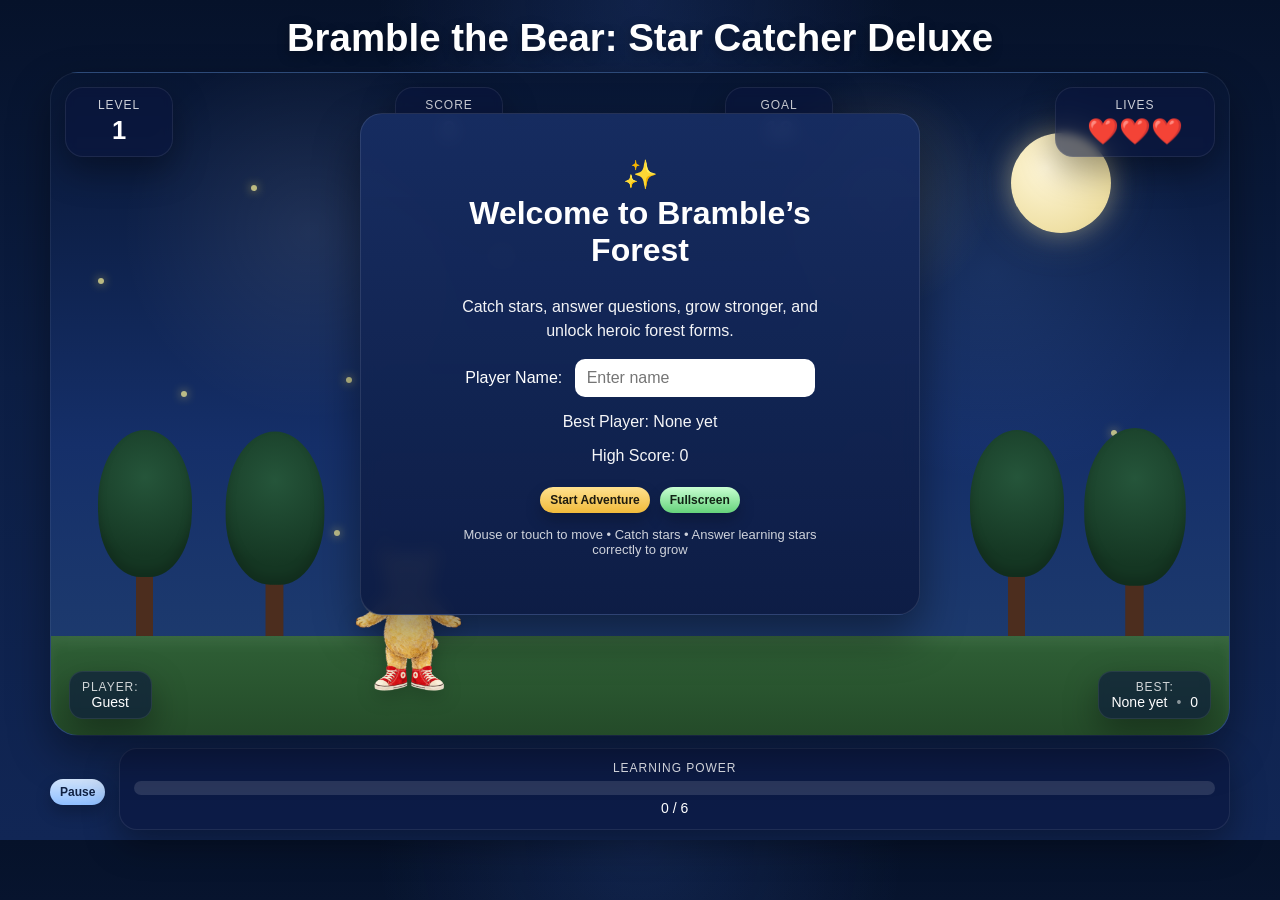
==== index.html @ ca87abcf "Add files via upload" ====
<!DOCTYPE html>
<html lang="en">
<head>
  <meta charset="UTF-8" />
  <title>Bramble the Bear: Star Catcher Deluxe</title>
<link rel="stylesheet" href="style.css" />  <meta name="viewport" content="width=device-width, initial-scale=1.0" />
</head>
<body>
  <h1>Bramble the Bear: Star Catcher Deluxe</h1>

  <div id="gameShell">
    <div id="gameArea">
      <div id="skyGlow"></div>
      <div id="moon"></div>
      <div id="fireflyLayer"></div>
      <div id="sparkleLayer"></div>

      <div class="tree tree1"></div>
      <div class="tree tree2"></div>
      <div class="tree tree3"></div>
      <div class="tree tree4"></div>

      <div id="ground"></div>

      <div id="hudTop">
        <div class="hudCard">
          <div class="hudLabel">Level</div>
          <div class="hudValue" id="levelText">1</div>
        </div>
        <div class="hudCard">
          <div class="hudLabel">Score</div>
          <div class="hudValue" id="score">0</div>
        </div>
        <div class="hudCard">
          <div class="hudLabel">Goal</div>
          <div class="hudValue" id="goalText">12</div>
        </div>
        <div class="hudCard wide">
          <div class="hudLabel">Lives</div>
          <div class="hudValue" id="livesText">❤️❤️❤️</div>
        </div>
      </div>

      <div id="hudBottom">
        <div class="hudBottomLeft">
          <span class="miniLabel">Player:</span>
          <span id="currentPlayer">Guest</span>
        </div>
        <div class="hudBottomRight">
          <span class="miniLabel">Best:</span>
          <span id="bestPlayer">None yet</span>
          <span class="divider">•</span>
          <span id="hudHighScore">0</span>
        </div>
      </div>

      <div id="bear">
        <img id="bearSprite" src="bramble_idle_1.png" alt="Character" />
      </div>

      <div id="floatingScoreLayer"></div>

      <div id="startScreen" class="overlayBox">
<div class="startPanel">
<div class="titleGlow">✨</div>        
<h2>Welcome to Bramble’s Forest</h2>
        <p class="introText">
          Catch stars, answer questions, grow stronger, and unlock heroic forest forms.
        </p>

        <div id="playerSetup">
          <label for="playerName">Player Name:</label>
          <input type="text" id="playerName" maxlength="16" placeholder="Enter name" />
        </div>

        <div id="scoreBoard">
          <p>Best Player: <span id="bestPlayerStart">None yet</span></p>
          <p>High Score: <span id="highScore">0</span></p>
        </div>

        <div class="buttonRow">
          <button id="startButton">Start Adventure</button>
          <button id="fullscreenButton">Fullscreen</button>
        </div>

        <p class="smallTip">
          Mouse or touch to move • Catch stars • Answer learning stars correctly to grow
        </p>
      </div>
</div>
      <div id="questionBox" class="hidden overlayBox">
        <h2 id="questionTitle">Learning Moment</h2>
        <p id="questionText">Question</p>
        <div id="answerButtons">
          <button class="answerBtn" id="answer0"></button>
          <button class="answerBtn" id="answer1"></button>
          <button class="answerBtn" id="answer2"></button>
        </div>
      </div>

      <div id="storyBox" class="hidden overlayBox">
        <h2 id="storyTitle">Forest Story</h2>
        <p id="storyMessage"></p>
        <button id="storyButton">Continue</button>
      </div>

      <div id="levelBox" class="hidden overlayBox">
        <h2 id="levelTitle">Level Complete</h2>
        <p id="levelMessage"></p>
        <button id="nextLevelButton">Next Level</button>
      </div>

      <div id="gameOverBox" class="hidden overlayBox">
        <h2>Game Over</h2>
        <p id="gameOverMessage"></p>
        <button id="restartButton">Play Again</button>
      </div>

      <div id="pauseOverlay" class="hidden overlayBox smallOverlay">
        <h2>Paused</h2>
        <p>Tap Resume to continue the adventure.</p>
      </div>

      <div id="flashOverlay"></div>
      <div id="rotateNotice">
  <div class="rotateBox">
    <h2>Rotate Your Phone</h2>
    <p>For the best play experience, turn your phone sideways.</p>
  </div>
</div>
    </div>

    <div id="controlBar">
      <button id="pauseButton">Pause</button>
      <div id="growthMeterWrap">
        <span class="miniLabel">Learning Power</span>
        <div id="growthMeter">
          <div id="growthFill"></div>
        </div>
        <span id="growthText">0 / 6</span>
      </div>
    </div>
  </div>

  <div id="hiddenGameData" class="hidden">
    <span id="sizeText">1.00x</span>
  </div>

<script src="game.js"></script></body>
</html>
---- style.css ----
:root {
  --panel: rgba(10, 22, 62, 0.62);
  --panel-border: rgba(255, 255, 255, 0.08);
  --gold: #ffd86a;
  --sky-top: #081633;
  --sky-mid: #152f69;
  --sky-bottom: #203f70;
  --grass: #244b29;
  --grass-2: #2f6036;
  --ui-shadow: 0 14px 34px rgba(0, 0, 0, 0.35);
  --bearScale: 1;
}

* {
  box-sizing: border-box;
}

body {
  margin: 0;
  padding: 10px;
  text-align: center;
  font-family: Arial, sans-serif;
  color: white;
  background:
    radial-gradient(circle at top, rgba(77, 127, 255, 0.15), transparent 25%),
    linear-gradient(180deg, #06122a, #0c1e44 45%, #112655 100%);
}

h1 {
  margin: 6px 0 12px;
  font-size: clamp(24px, 3vw, 40px);
  text-shadow: 0 4px 12px rgba(0, 0, 0, 0.35);
}

#gameShell {
  width: min(1180px, 96vw);
  margin: 0 auto;
}

#gameArea {
  position: relative;
  width: 100%;
  aspect-ratio: 16 / 9;
  overflow: hidden;
  border-radius: 28px;
  background:
    radial-gradient(circle at 70% 18%, rgba(255, 236, 152, 0.14), transparent 12%),
    linear-gradient(180deg, var(--sky-top) 0%, var(--sky-mid) 56%, var(--sky-bottom) 100%);
  box-shadow: 0 18px 42px rgba(0, 0, 0, 0.38);
  border: 1px solid rgba(255, 255, 255, 0.06);
}

#skyGlow {
  position: absolute;
  inset: 0;
  background:
    radial-gradient(circle at 22% 24%, rgba(255, 255, 255, 0.08), transparent 18%),
    radial-gradient(circle at 80% 30%, rgba(114, 170, 255, 0.10), transparent 20%);
  pointer-events: none;
}

#moon {
  position: absolute;
  top: 9%;
  right: 10%;
  width: 8.5%;
  aspect-ratio: 1 / 1;
  border-radius: 50%;
  background: radial-gradient(circle at 35% 35%, #fff7d9, #efe0a5 70%, #ddcd92);
  box-shadow:
    0 0 24px rgba(255, 235, 160, 0.35),
    0 0 50px rgba(255, 235, 160, 0.18);
  z-index: 1;
}

#fireflyLayer,
#sparkleLayer,
#floatingScoreLayer {
  position: absolute;
  inset: 0;
  pointer-events: none;
}

.firefly {
  position: absolute;
  width: 6px;
  height: 6px;
  border-radius: 50%;
  background: rgba(255, 245, 150, 0.95);
  box-shadow: 0 0 10px rgba(255, 230, 90, 0.9);
  animation: fireflyFloat linear infinite, fireflyBlink ease-in-out infinite alternate;
  opacity: 0.75;
}

@keyframes fireflyFloat {
  from { transform: translateY(0px) translateX(0px); }
  50% { transform: translateY(-12px) translateX(8px); }
  to { transform: translateY(6px) translateX(-6px); }
}

@keyframes fireflyBlink {
  from { opacity: 0.25; }
  to { opacity: 1; }
}

.spark {
  position: absolute;
  font-size: 18px;
  animation: sparkleRise 700ms ease-out forwards;
  filter: drop-shadow(0 0 10px rgba(255, 225, 120, 0.7));
}

@keyframes sparkleRise {
  0% {
    transform: translateY(0) scale(0.7);
    opacity: 0;
  }
  20% {
    opacity: 1;
  }
  100% {
    transform: translateY(-34px) scale(1.2);
    opacity: 0;
  }
}

.floatScore {
  position: absolute;
  font-weight: bold;
  font-size: 24px;
  animation: floatScoreUp 850ms ease-out forwards;
  text-shadow: 0 2px 10px rgba(0,0,0,0.35);
}

.floatScore.good { color: #ffe78a; }
.floatScore.bad { color: #ff8585; }
.floatScore.heart { color: #ffb4c2; }

@keyframes floatScoreUp {
  0% {
    transform: translateY(0px) scale(0.85);
    opacity: 0;
  }
  15% {
    opacity: 1;
  }
  100% {
    transform: translateY(-38px) scale(1.1);
    opacity: 0;
  }
}

.tree {
  position: absolute;
  bottom: 12%;
  width: 8%;
  height: 34%;
  z-index: 2;
}

.tree::before {
  content: "";
  position: absolute;
  bottom: 0;
  left: 40%;
  width: 18%;
  height: 38%;
  background: #4c2d1e;
  border-radius: 5px;
}

.tree::after {
  content: "";
  position: absolute;
  left: 0;
  top: 0;
  width: 100%;
  height: 65%;
  background: radial-gradient(circle at 50% 32%, #25553a, #153723 72%);
  border-radius: 50% 50% 45% 45%;
  box-shadow: inset 0 -8px 10px rgba(0,0,0,0.18);
}

.tree1 { left: 4%; }
.tree2 { left: 15%; bottom: 11%; transform: scale(1.05); }
.tree3 { right: 14%; bottom: 12%; }
.tree4 { right: 4%; bottom: 11%; transform: scale(1.08); }

#ground {
  position: absolute;
  left: 0;
  bottom: 0;
  width: 100%;
  height: 15%;
  background:
    linear-gradient(180deg, var(--grass-2), var(--grass));
  box-shadow: inset 0 8px 12px rgba(255,255,255,0.05);
  z-index: 2;
}

#hudTop {
  position: absolute;
  top: 14px;
  left: 14px;
  right: 14px;
  display: flex;
  justify-content: space-between;
  gap: 10px;
  z-index: 30;
}

.hudCard {
  min-width: 108px;
  background: var(--panel);
  border: 1px solid var(--panel-border);
  border-radius: 18px;
  padding: 10px 14px;
  box-shadow: var(--ui-shadow);
  backdrop-filter: blur(5px);
  -webkit-backdrop-filter: blur(5px);
}

.hudCard.wide {
  min-width: 160px;
}

.hudLabel,
.miniLabel {
  display: block;
  font-size: 12px;
  letter-spacing: 0.08em;
  text-transform: uppercase;
  opacity: 0.8;
}

.hudValue {
  font-size: clamp(20px, 2vw, 28px);
  font-weight: bold;
  margin-top: 4px;
}

#hudBottom {
  position: absolute;
  left: 18px;
  right: 18px;
  bottom: 16px;
  display: flex;
  justify-content: space-between;
  align-items: center;
  z-index: 30;
  gap: 14px;
}

.hudBottomLeft,
.hudBottomRight {
  background: var(--panel);
  border: 1px solid var(--panel-border);
  border-radius: 14px;
  padding: 8px 12px;
  box-shadow: var(--ui-shadow);
  backdrop-filter: blur(5px);
  -webkit-backdrop-filter: blur(5px);
  font-size: 14px;
}

.divider {
  opacity: 0.5;
  padding: 0 5px;
}

#bear {
  position: absolute;
  left: 290px;
  bottom: 3%;
  width: 118px;
  height: 150px;
  transform-origin: center bottom;
  transform: scale(var(--bearScale));
  pointer-events: none;
  user-select: none;
  z-index: 20;
}

#bearSprite {
  position: absolute;
  left: -10px;
  bottom: -18px;
  width: 155px;
  height: auto;
  display: block;
  pointer-events: none;
  user-select: none;
  -webkit-user-drag: none;
  filter: drop-shadow(0 5px 10px rgba(0, 0, 0, 0.22));
}

#bear.foxMode #bearSprite,
#bear.foxMode.builtInPowerArt #bearSprite {
  left: -10px;
  bottom: -12px;
  width: 155px;
}

#bear.running {
  animation: bounce 0.20s infinite alternate ease-in-out;
}

@keyframes bounce {
  from { transform: translateY(0px) scale(var(--bearScale)); }
  to { transform: translateY(-7px) scale(var(--bearScale)); }
}

#bear.powered #bearSprite,
#bear.magnetOn #bearSprite {
  filter:
    drop-shadow(0 0 10px rgba(255, 214, 91, 0.85))
    drop-shadow(0 5px 10px rgba(0, 0, 0, 0.22));
}

#bear.heroPulse {
  animation: heroPulse 650ms ease-out;
}

@keyframes heroPulse {
  0% { transform: scale(calc(var(--bearScale) * 0.92)); }
  45% { transform: scale(calc(var(--bearScale) * 1.14)); }
  100% { transform: scale(var(--bearScale)); }
}

#bear.capeOn::before {
  content: "";
  position: absolute;
  width: 56px;
  height: 68px;
  left: 50%;
  top: 58px;
  transform: translateX(-50%);
  background: linear-gradient(#cb2330, #8a1319);
  border-radius: 0 0 34px 34px;
  z-index: -1;
  transform-origin: top center;
  animation: capeFlap 0.35s infinite alternate ease-in-out;
}

@keyframes capeFlap {
  from { transform: translateX(-50%) rotate(8deg); }
  to { transform: translateX(-50%) rotate(-8deg); }
}

#bear.crownOn::after {
  content: "👑";
  position: absolute;
  top: -62px;
  left: 50%;
  transform: translateX(-50%);
  font-size: 28px;
  z-index: 50;
  pointer-events: none;
  animation: crownFloat 1.2s ease-in-out infinite alternate;
}

@keyframes crownFloat {
  from { transform: translateX(-50%) translateY(0px); }
  to { transform: translateX(-50%) translateY(-4px); }
}

#bear.speedOn #bearSprite {
  filter:
    drop-shadow(0 0 10px rgba(127, 228, 255, 0.95))
    drop-shadow(0 0 24px rgba(127, 228, 255, 0.42))
    drop-shadow(0 5px 10px rgba(0, 0, 0, 0.22));
}

#bear.builtInPowerArt.capeOn::before,
#bear.builtInPowerArt.crownOn::after,
#bear.foxMode.capeOn::before,
#bear.foxMode.crownOn::after {
  display: none !important;
}

.star,
.badStar,
.bonusStar,
.heartStar {
  position: absolute;
  font-size: 38px;
  user-select: none;
  z-index: 12;
  filter: drop-shadow(0 0 10px rgba(255,255,255,0.16));
}

.star {
  animation: starTwinkle 1.4s ease-in-out infinite alternate;
}

.learningStar {
  filter: drop-shadow(0 0 10px rgba(255, 218, 70, 0.8));
}

.badStar {
  filter: drop-shadow(0 0 12px rgba(255, 65, 65, 0.8));
}

.bonusStar {
  filter: drop-shadow(0 0 12px rgba(190, 100, 255, 0.8));
}

.heartStar {
  filter: drop-shadow(0 0 12px rgba(255, 95, 135, 0.9));
}

@keyframes starTwinkle {
  from { transform: scale(0.95) rotate(-3deg); }
  to { transform: scale(1.06) rotate(3deg); }
}

.overlayBox {
  position: absolute;
  top: 6%;
  left: 50%;
  transform: translateX(-50%);
  width: min(560px, 86%);
  background: linear-gradient(180deg, rgba(23, 45, 98, 0.95), rgba(13, 28, 68, 0.96));
  border: 1px solid rgba(255,255,255,0.10);
  border-radius: 22px;
  padding: 24px;
  z-index: 60;
  box-shadow: 0 20px 46px rgba(0, 0, 0, 0.42);
  backdrop-filter: blur(8px);
  -webkit-backdrop-filter: blur(8px);
}

.overlayBox h2 {
  margin-top: 0;
  font-size: clamp(24px, 2.5vw, 34px);
}

.smallOverlay {
  width: min(420px, 80%);
}

.introText {
  max-width: 460px;
  margin: 0 auto 16px;
  line-height: 1.5;
  opacity: 0.95;
}

.titleGlow {
  font-size: 28px;
  margin-bottom: 4px;
  animation: titleBlink 1.5s ease-in-out infinite alternate;
}

@keyframes titleBlink {
  from { transform: scale(0.95); opacity: 0.7; }
  to { transform: scale(1.08); opacity: 1; }
}

#playerSetup {
  margin: 14px 0;
}

#playerName {
  font-size: 16px;
  padding: 10px 12px;
  border-radius: 10px;
  border: none;
  margin-left: 8px;
  width: min(240px, 70%);
}

#scoreBoard {
  margin: 14px 0;
  opacity: 0.96;
}

.buttonRow {
  display: flex;
  gap: 10px;
  justify-content: center;
  flex-wrap: wrap;
}

#startButton,
.answerBtn,
#pauseButton,
#nextLevelButton,
#restartButton,
#fullscreenButton,
#storyButton {
  font-size: 12px;
  padding: 6px 10px;
  border: none;
  border-radius: 14px;
  cursor: pointer;
  margin-top: 6px;
  font-weight: bold;
  background: linear-gradient(180deg, #ffe18e, #f0ba3b);
  color: #1e1b0f;
  box-shadow: 0 8px 16px rgba(0, 0, 0, 0.22);
}

.answerBtn {
  min-width: 110px;
}

#pauseButton {
  background: linear-gradient(180deg, #d4e7ff, #8ebeff);
  color: #102244;
}

#fullscreenButton {
  background: linear-gradient(180deg, #c8ffd2, #65d27a);
  color: #102314;
}

#answerButtons {
  display: flex;
  justify-content: center;
  gap: 12px;
  flex-wrap: wrap;
}

.smallTip {
  margin-top: 14px;
  font-size: 13px;
  opacity: 0.8;
}

#controlBar {
  margin-top: 12px;
  display: flex;
  justify-content: space-between;
  gap: 14px;
  align-items: center;
  flex-wrap: wrap;
}

#growthMeterWrap {
  flex: 1;
  min-width: 240px;
  background: var(--panel);
  border: 1px solid var(--panel-border);
  border-radius: 18px;
  padding: 12px 14px;
  box-shadow: var(--ui-shadow);
}

#growthMeter {
  width: 100%;
  height: 14px;
  border-radius: 999px;
  overflow: hidden;
  background: rgba(255, 255, 255, 0.12);
  margin: 6px 0 4px;
}

#growthFill {
  width: 0%;
  height: 100%;
  border-radius: 999px;
  background: linear-gradient(90deg, #ffe189, #ffc43d, #ff9f1c);
  box-shadow: 0 0 14px rgba(255, 199, 69, 0.45);
  transition: width 220ms ease;
}

#growthText {
  font-size: 14px;
}
#rotateNotice {
  display: none;
  position: absolute;
  inset: 0;
  z-index: 80;
  background: linear-gradient(180deg, rgba(8, 18, 50, 0.96), rgba(10, 24, 60, 0.98));
  align-items: center;
  justify-content: center;
  padding: 20px;
  text-align: center;
}

.rotateBox {
  width: min(90%, 360px);
  background: linear-gradient(180deg, rgba(23, 45, 98, 0.96), rgba(13, 28, 68, 0.98));
  border: 1px solid rgba(255,255,255,0.10);
  border-radius: 20px;
  padding: 22px;
  box-shadow: 0 20px 46px rgba(0, 0, 0, 0.42);
}

.rotateBox h2 {
  margin-top: 0;
  margin-bottom: 10px;
}

.rotateBox p {
  margin: 0;
  line-height: 1.5;
  opacity: 0.95;
}
.hidden {
  display: none !important;
}

#flashOverlay {
  position: absolute;
  inset: 0;
  background:
    radial-gradient(circle, rgba(255,255,255,0.55), rgba(255,255,255,0));
  opacity: 0;
  pointer-events: none;
  z-index: 55;
}

#flashOverlay.flash {
  animation: flashPulse 600ms ease-out;
}

@keyframes flashPulse {
  0% { opacity: 0; }
  18% { opacity: 1; }
  100% { opacity: 0; }
}

.shake {
  animation: screenShake 240ms linear;
}

@keyframes screenShake {
  0% { transform: translateX(0px); }
  20% { transform: translateX(-7px); }
  40% { transform: translateX(6px); }
  60% { transform: translateX(-5px); }
  80% { transform: translateX(4px); }
  100% { transform: translateX(0px); }
}

@media (max-width: 900px) {
  .star,
  .badStar,
  .bonusStar,
  .heartStar {
    font-size: 30px;
  }

  #hudBottom {
    bottom: 12px;
  }

  .hudBottomLeft,
  .hudBottomRight {
    font-size: 12px;
  }
}

@media (max-width: 640px) {
  body {
    padding: 6px;
  }

  #hudTop {
    gap: 6px;
  }

  .hudCard {
    min-width: 72px;
    padding: 8px 10px;
    border-radius: 14px;
  }

  .hudCard.wide {
    min-width: 112px;
  }

  .hudLabel {
    font-size: 10px;
  }

  .hudValue {
    font-size: 16px;
  }

  #hudBottom {
    left: 10px;
    right: 10px;
    gap: 8px;
    flex-direction: column;
    align-items: stretch;
  }

  #bear {
    width: 96px;
    height: 124px;
  }

  #bearSprite,
  #bear.foxMode #bearSprite,
  #bear.foxMode.builtInPowerArt #bearSprite {
    width: 138px;
    left: -12px;
    bottom: -10px;
  }

  .overlayBox {
    width: min(92%, 430px);
    padding: 18px;
  }

  #startButton,
  .answerBtn,
  #pauseButton,
  #nextLevelButton,
  #restartButton,
  #fullscreenButton,
  #storyButton {
    font-size: 16px;
    padding: 10px 14px;
  }

  #playerName {
    width: 100%;
    margin-left: 0;
    margin-top: 8px;
  }

  #controlBar {
    justify-content: center;
  }
}
/* MOBILE LANDSCAPE GAME MODE */
@media (max-height: 700px) and (orientation: landscape) {
  body {
    padding: 0;
    margin: 0;
    overflow: hidden;
  }

  h1 {
    margin: 2px 0 4px;
    font-size: 18px;
    line-height: 1.1;
  }

  #gameShell {
    width: 100vw;
    height: 100dvh;
    margin: 0 auto;
  }

  #gameArea {
    border-radius: 12px;
    width: 100%;
    max-height: 64dvh;
  }

  #hudTop {
    top: 6px;
    left: 6px;
    right: 6px;
    gap: 6px;
  }

  .hudCard {
    min-width: 60px;
    padding: 6px 8px;
    border-radius: 12px;
  }

  .hudCard.wide {
    min-width: 92px;
  }

  .hudLabel {
    font-size: 9px;
  }

  .hudValue {
    font-size: 14px;
    margin-top: 2px;
  }

  #hudBottom {
    left: 8px;
    right: 8px;
    bottom: 6px;
    gap: 6px;
  }

  .hudBottomLeft,
  .hudBottomRight {
    padding: 6px 8px;
    font-size: 11px;
    border-radius: 10px;
  }

  #bear {
    width: 82px;
    height: 104px;
    bottom: 2%;
  }

  #bearSprite,
  #bear.foxMode #bearSprite,
  #bear.foxMode.builtInPowerArt #bearSprite {
    width: 120px;
    left: -10px;
    bottom: -8px;
  }

  .star,
  .badStar,
  .bonusStar,
  .heartStar {
    font-size: 24px;
  }

  /* Hide gameplay controls until game starts */
  #controlBar {
    display: none;
  }

  /* Start screen */
  #startScreen {
    width: min(380px, 68vw);
    padding: 8px 10px;
    top: 2%;
    left: 50%;
    transform: translateX(-50%);
  }

  #startScreen h2 {
    font-size: 12px;
    margin: 0 0 4px;
  }

  #startScreen .titleGlow {
    font-size: 16px;
    margin-bottom: 2px;
  }

  .introText {
    font-size: 10px;
    line-height: 1.15;
    margin: 0 auto 4px;
    max-width: 220px;
  }

  #playerSetup {
    margin: 4px 0;
  }

  #playerSetup label {
    font-size: 10px;
  }

  #playerName {
    font-size: 11px;
    padding: 4px 6px;
    width: 150px;
  }

  #scoreBoard {
    margin: 4px 0;
    font-size: 10px;
  }

  .smallTip {
    display: none;
  }

  #fullscreenButton {
    display: none;
  }

  .buttonRow {
    gap: 4px;
  }

  #startButton {
    font-size: 10px;
    padding: 4px 8px;
    margin-top: 2px;
  }
}
@media (max-width: 900px) and (orientation: portrait) {

  #rotateNotice {
    display: flex;
  }

  #hudTop,
  #hudBottom,
  #bear,
  .star,
  .badStar,
  .bonusStar,
  .heartStar,
  #controlBar {
    display: none;
  }

}
/* START SCREEN PANEL */
.startPanel {
  max-width: 420px;
  margin: 0 auto;
  padding: 20px;
}
/* MOBILE LANDSCAPE START SCREEN FIX */
@media (max-height: 700px) and (orientation: landscape) {

  #controlBar {
    display: none;
  }

  #startScreen {
    width: min(380px, 68vw);
    padding: 8px 10px;
    top: 2%;
    left: 50%;
    transform: translateX(-50%);
  }

  #startScreen h2 {
    font-size: 12px;
    margin: 0 0 4px;
  }

  #startScreen .titleGlow {
    font-size: 16px;
    margin-bottom: 2px;
  }

  .introText {
    font-size: 10px;
    line-height: 1.15;
    margin: 0 auto 4px;
    max-width: 220px;
  }

  #playerSetup {
    margin: 4px 0;
  }

  #playerSetup label {
    font-size: 10px;
  }

  #playerName {
    font-size: 11px;
    padding: 4px 6px;
    width: 150px;
  }

  #scoreBoard {
    margin: 4px 0;
    font-size: 10px;
  }

  .smallTip {
    display: none;
  }

  #fullscreenButton {
    display: none;
  }

  .buttonRow {
    gap: 4px;
  }

  #startButton {
    font-size: 10px;
    padding: 4px 8px;
    margin-top: 2px;
  }

}
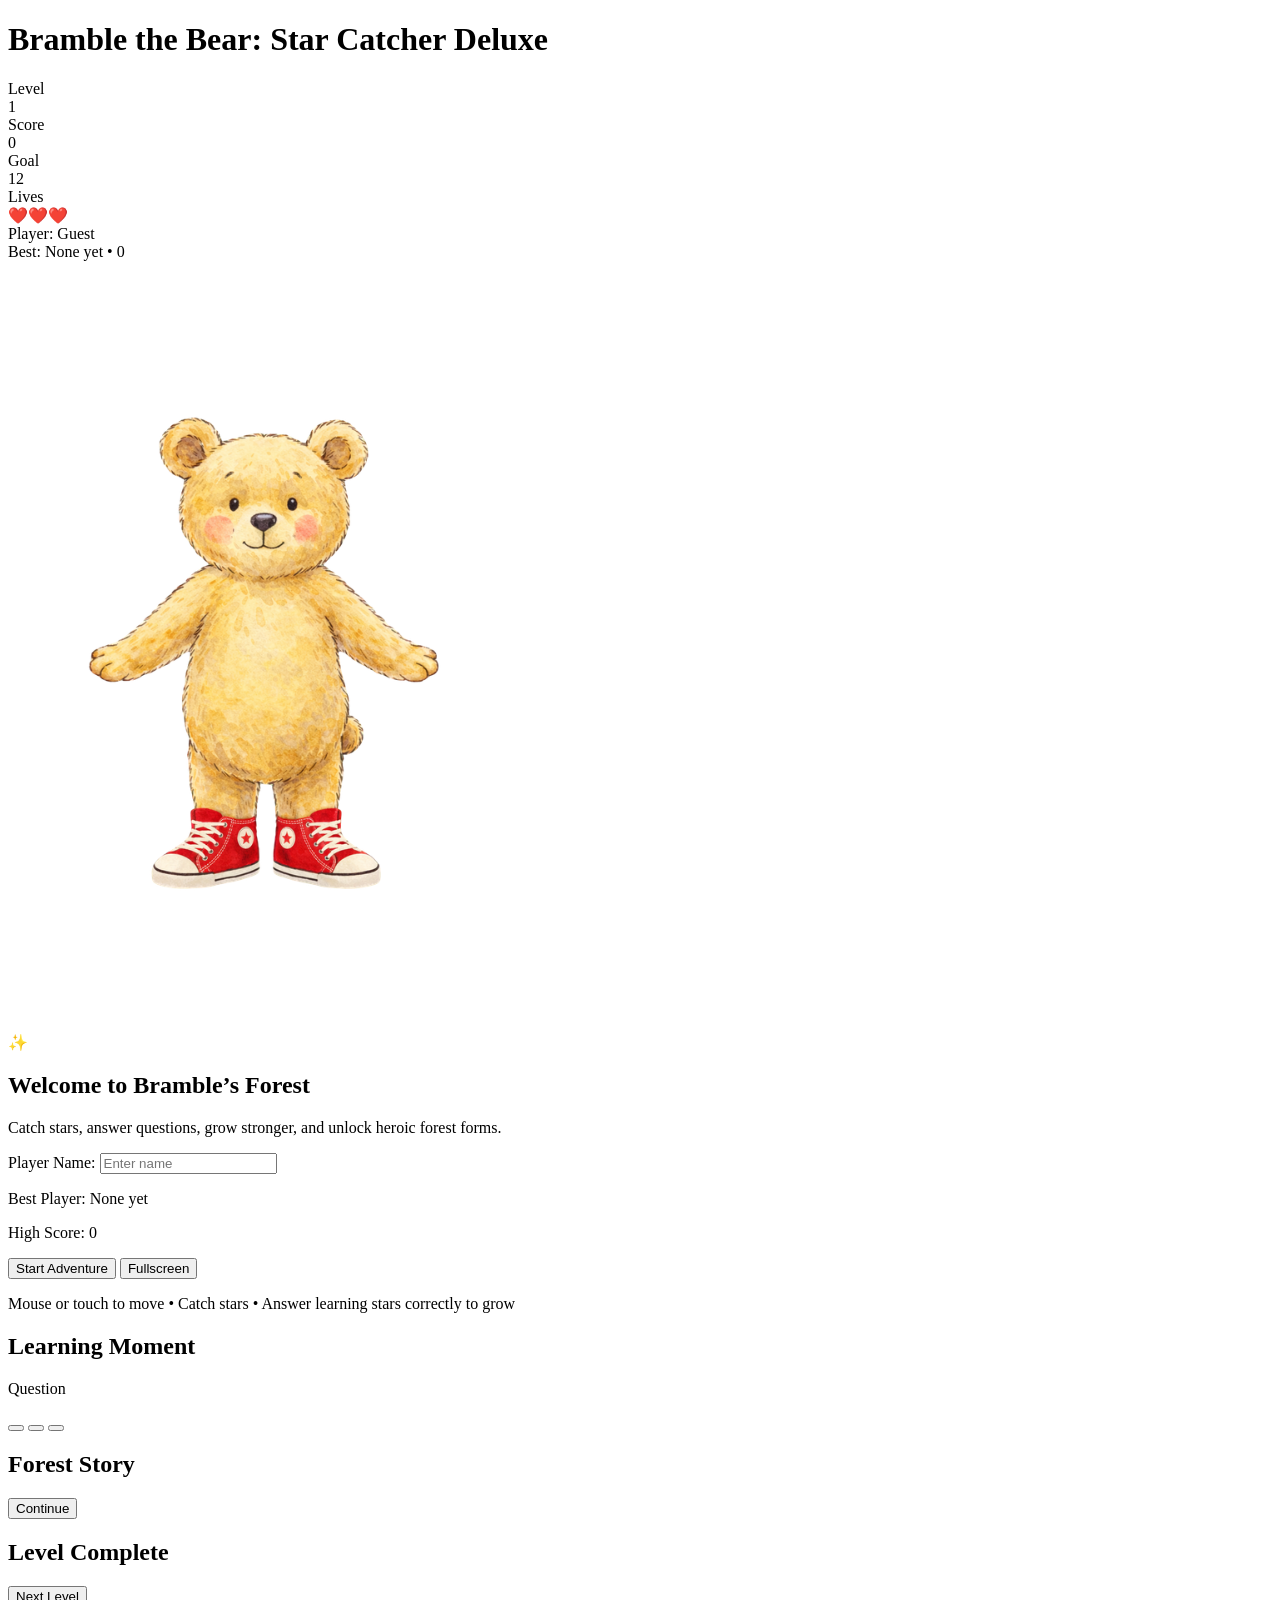
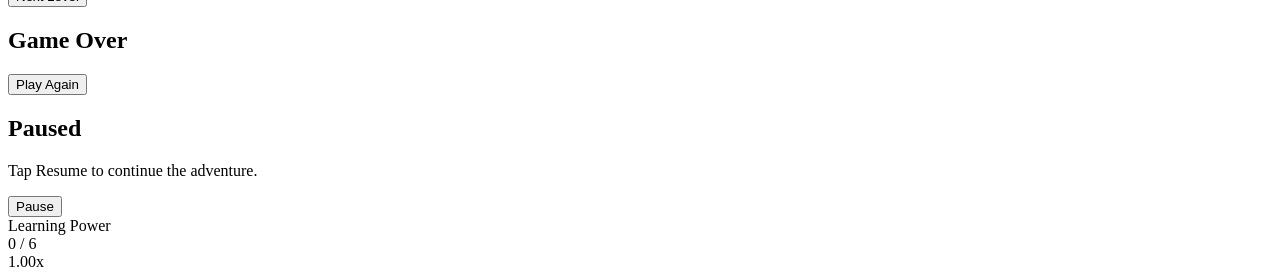
==== commit 23faffe6: "Add files via upload" ====
--- a/index.html
+++ b/index.html
@@ -3,7 +3,8 @@
 <head>
   <meta charset="UTF-8" />
   <title>Bramble the Bear: Star Catcher Deluxe</title>
-<link rel="stylesheet" href="style.css" />  <meta name="viewport" content="width=device-width, initial-scale=1.0" />
+  <link rel="stylesheet" href="style-v2.css" />
+  <meta name="viewport" content="width=device-width, initial-scale=1.0" />
 </head>
 <body>
   <h1>Bramble the Bear: Star Catcher Deluxe</h1>
@@ -61,9 +62,8 @@
       <div id="floatingScoreLayer"></div>
 
       <div id="startScreen" class="overlayBox">
-<div class="startPanel">
-<div class="titleGlow">✨</div>        
-<h2>Welcome to Bramble’s Forest</h2>
+        <div class="titleGlow">✨</div>
+        <h2>Welcome to Bramble’s Forest</h2>
         <p class="introText">
           Catch stars, answer questions, grow stronger, and unlock heroic forest forms.
         </p>
@@ -87,7 +87,7 @@
           Mouse or touch to move • Catch stars • Answer learning stars correctly to grow
         </p>
       </div>
-</div>
+
       <div id="questionBox" class="hidden overlayBox">
         <h2 id="questionTitle">Learning Moment</h2>
         <p id="questionText">Question</p>
@@ -122,12 +122,6 @@
       </div>
 
       <div id="flashOverlay"></div>
-      <div id="rotateNotice">
-  <div class="rotateBox">
-    <h2>Rotate Your Phone</h2>
-    <p>For the best play experience, turn your phone sideways.</p>
-  </div>
-</div>
     </div>
 
     <div id="controlBar">
@@ -146,5 +140,6 @@
     <span id="sizeText">1.00x</span>
   </div>
 
-<script src="game.js"></script></body>
+  <script src="game-v2.js"></script>
+</body>
 </html>
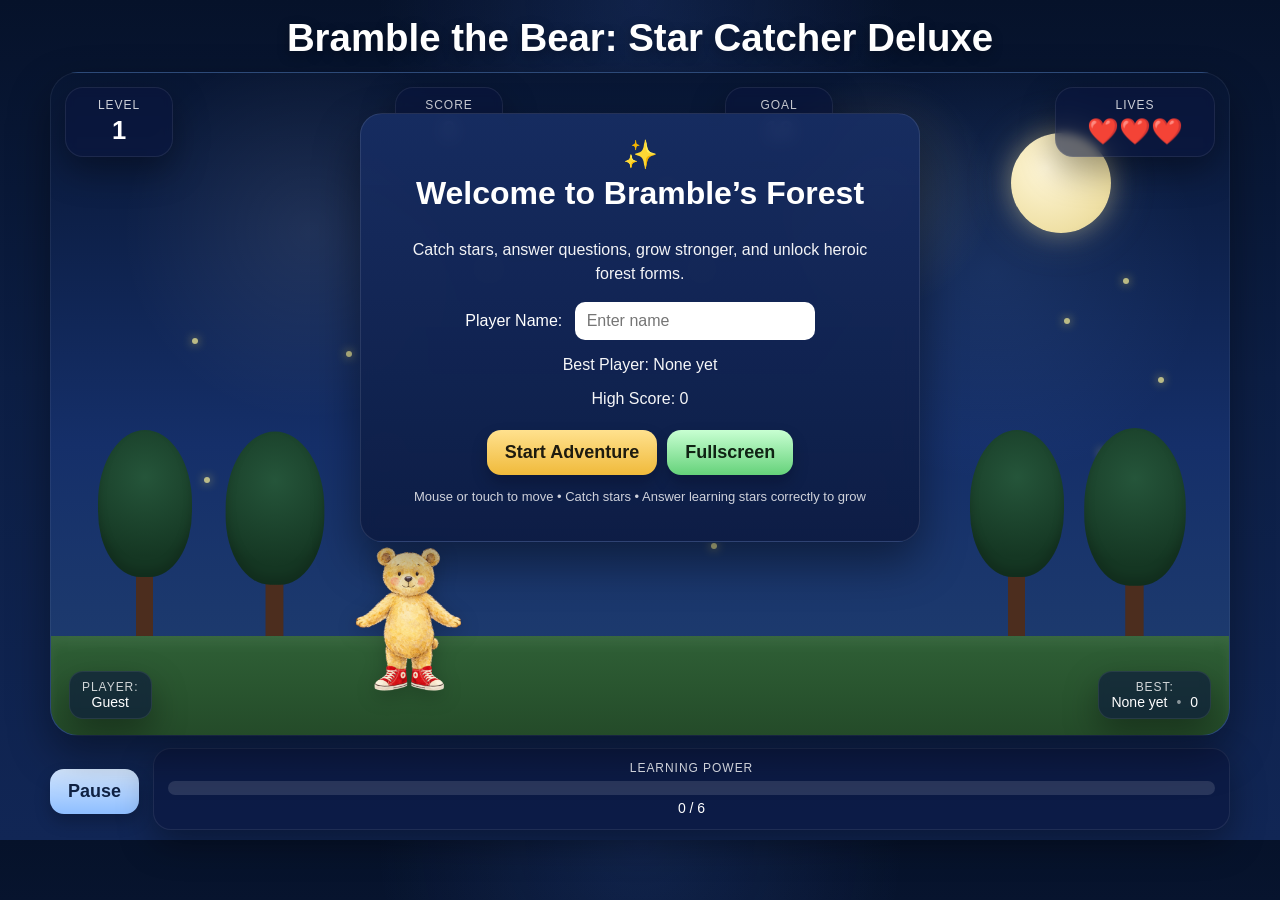
==== commit 019b32f8: "Add files via upload" ====
--- a/index.html
+++ b/index.html
@@ -3,8 +3,7 @@
 <head>
   <meta charset="UTF-8" />
   <title>Bramble the Bear: Star Catcher Deluxe</title>
-  <link rel="stylesheet" href="style-v2.css" />
-  <meta name="viewport" content="width=device-width, initial-scale=1.0" />
+<link rel="stylesheet" href="style.css" />  <meta name="viewport" content="width=device-width, initial-scale=1.0" />
 </head>
 <body>
   <h1>Bramble the Bear: Star Catcher Deluxe</h1>
@@ -140,6 +139,5 @@
     <span id="sizeText">1.00x</span>
   </div>
 
-  <script src="game-v2.js"></script>
-</body>
+<script src="game.js"></script></body>
 </html>
--- a/style.css
+++ b/style.css
@@ -0,0 +1,700 @@
+:root {
+  --panel: rgba(10, 22, 62, 0.62);
+  --panel-border: rgba(255, 255, 255, 0.08);
+  --gold: #ffd86a;
+  --sky-top: #081633;
+  --sky-mid: #152f69;
+  --sky-bottom: #203f70;
+  --grass: #244b29;
+  --grass-2: #2f6036;
+  --ui-shadow: 0 14px 34px rgba(0, 0, 0, 0.35);
+  --bearScale: 1;
+}
+
+* {
+  box-sizing: border-box;
+}
+
+body {
+  margin: 0;
+  padding: 10px;
+  text-align: center;
+  font-family: Arial, sans-serif;
+  color: white;
+  background:
+    radial-gradient(circle at top, rgba(77, 127, 255, 0.15), transparent 25%),
+    linear-gradient(180deg, #06122a, #0c1e44 45%, #112655 100%);
+}
+
+h1 {
+  margin: 6px 0 12px;
+  font-size: clamp(24px, 3vw, 40px);
+  text-shadow: 0 4px 12px rgba(0, 0, 0, 0.35);
+}
+
+#gameShell {
+  width: min(1180px, 96vw);
+  margin: 0 auto;
+}
+
+#gameArea {
+  position: relative;
+  width: 100%;
+  aspect-ratio: 16 / 9;
+  overflow: hidden;
+  border-radius: 28px;
+  background:
+    radial-gradient(circle at 70% 18%, rgba(255, 236, 152, 0.14), transparent 12%),
+    linear-gradient(180deg, var(--sky-top) 0%, var(--sky-mid) 56%, var(--sky-bottom) 100%);
+  box-shadow: 0 18px 42px rgba(0, 0, 0, 0.38);
+  border: 1px solid rgba(255, 255, 255, 0.06);
+}
+
+#skyGlow {
+  position: absolute;
+  inset: 0;
+  background:
+    radial-gradient(circle at 22% 24%, rgba(255, 255, 255, 0.08), transparent 18%),
+    radial-gradient(circle at 80% 30%, rgba(114, 170, 255, 0.10), transparent 20%);
+  pointer-events: none;
+}
+
+#moon {
+  position: absolute;
+  top: 9%;
+  right: 10%;
+  width: 8.5%;
+  aspect-ratio: 1 / 1;
+  border-radius: 50%;
+  background: radial-gradient(circle at 35% 35%, #fff7d9, #efe0a5 70%, #ddcd92);
+  box-shadow:
+    0 0 24px rgba(255, 235, 160, 0.35),
+    0 0 50px rgba(255, 235, 160, 0.18);
+  z-index: 1;
+}
+
+#fireflyLayer,
+#sparkleLayer,
+#floatingScoreLayer {
+  position: absolute;
+  inset: 0;
+  pointer-events: none;
+}
+
+.firefly {
+  position: absolute;
+  width: 6px;
+  height: 6px;
+  border-radius: 50%;
+  background: rgba(255, 245, 150, 0.95);
+  box-shadow: 0 0 10px rgba(255, 230, 90, 0.9);
+  animation: fireflyFloat linear infinite, fireflyBlink ease-in-out infinite alternate;
+  opacity: 0.75;
+}
+
+@keyframes fireflyFloat {
+  from { transform: translateY(0px) translateX(0px); }
+  50% { transform: translateY(-12px) translateX(8px); }
+  to { transform: translateY(6px) translateX(-6px); }
+}
+
+@keyframes fireflyBlink {
+  from { opacity: 0.25; }
+  to { opacity: 1; }
+}
+
+.spark {
+  position: absolute;
+  font-size: 18px;
+  animation: sparkleRise 700ms ease-out forwards;
+  filter: drop-shadow(0 0 10px rgba(255, 225, 120, 0.7));
+}
+
+@keyframes sparkleRise {
+  0% {
+    transform: translateY(0) scale(0.7);
+    opacity: 0;
+  }
+  20% {
+    opacity: 1;
+  }
+  100% {
+    transform: translateY(-34px) scale(1.2);
+    opacity: 0;
+  }
+}
+
+.floatScore {
+  position: absolute;
+  font-weight: bold;
+  font-size: 24px;
+  animation: floatScoreUp 850ms ease-out forwards;
+  text-shadow: 0 2px 10px rgba(0,0,0,0.35);
+}
+
+.floatScore.good { color: #ffe78a; }
+.floatScore.bad { color: #ff8585; }
+.floatScore.heart { color: #ffb4c2; }
+
+@keyframes floatScoreUp {
+  0% {
+    transform: translateY(0px) scale(0.85);
+    opacity: 0;
+  }
+  15% {
+    opacity: 1;
+  }
+  100% {
+    transform: translateY(-38px) scale(1.1);
+    opacity: 0;
+  }
+}
+
+.tree {
+  position: absolute;
+  bottom: 12%;
+  width: 8%;
+  height: 34%;
+  z-index: 2;
+}
+
+.tree::before {
+  content: "";
+  position: absolute;
+  bottom: 0;
+  left: 40%;
+  width: 18%;
+  height: 38%;
+  background: #4c2d1e;
+  border-radius: 5px;
+}
+
+.tree::after {
+  content: "";
+  position: absolute;
+  left: 0;
+  top: 0;
+  width: 100%;
+  height: 65%;
+  background: radial-gradient(circle at 50% 32%, #25553a, #153723 72%);
+  border-radius: 50% 50% 45% 45%;
+  box-shadow: inset 0 -8px 10px rgba(0,0,0,0.18);
+}
+
+.tree1 { left: 4%; }
+.tree2 { left: 15%; bottom: 11%; transform: scale(1.05); }
+.tree3 { right: 14%; bottom: 12%; }
+.tree4 { right: 4%; bottom: 11%; transform: scale(1.08); }
+
+#ground {
+  position: absolute;
+  left: 0;
+  bottom: 0;
+  width: 100%;
+  height: 15%;
+  background:
+    linear-gradient(180deg, var(--grass-2), var(--grass));
+  box-shadow: inset 0 8px 12px rgba(255,255,255,0.05);
+  z-index: 2;
+}
+
+#hudTop {
+  position: absolute;
+  top: 14px;
+  left: 14px;
+  right: 14px;
+  display: flex;
+  justify-content: space-between;
+  gap: 10px;
+  z-index: 30;
+}
+
+.hudCard {
+  min-width: 108px;
+  background: var(--panel);
+  border: 1px solid var(--panel-border);
+  border-radius: 18px;
+  padding: 10px 14px;
+  box-shadow: var(--ui-shadow);
+  backdrop-filter: blur(5px);
+  -webkit-backdrop-filter: blur(5px);
+}
+
+.hudCard.wide {
+  min-width: 160px;
+}
+
+.hudLabel,
+.miniLabel {
+  display: block;
+  font-size: 12px;
+  letter-spacing: 0.08em;
+  text-transform: uppercase;
+  opacity: 0.8;
+}
+
+.hudValue {
+  font-size: clamp(20px, 2vw, 28px);
+  font-weight: bold;
+  margin-top: 4px;
+}
+
+#hudBottom {
+  position: absolute;
+  left: 18px;
+  right: 18px;
+  bottom: 16px;
+  display: flex;
+  justify-content: space-between;
+  align-items: center;
+  z-index: 30;
+  gap: 14px;
+}
+
+.hudBottomLeft,
+.hudBottomRight {
+  background: var(--panel);
+  border: 1px solid var(--panel-border);
+  border-radius: 14px;
+  padding: 8px 12px;
+  box-shadow: var(--ui-shadow);
+  backdrop-filter: blur(5px);
+  -webkit-backdrop-filter: blur(5px);
+  font-size: 14px;
+}
+
+.divider {
+  opacity: 0.5;
+  padding: 0 5px;
+}
+
+#bear {
+  position: absolute;
+  left: 290px;
+  bottom: 3%;
+  width: 118px;
+  height: 150px;
+  transform-origin: center bottom;
+  transform: scale(var(--bearScale));
+  pointer-events: none;
+  user-select: none;
+  z-index: 20;
+}
+
+#bearSprite {
+  position: absolute;
+  left: -10px;
+  bottom: -18px;
+  width: 155px;
+  height: auto;
+  display: block;
+  pointer-events: none;
+  user-select: none;
+  -webkit-user-drag: none;
+  filter: drop-shadow(0 5px 10px rgba(0, 0, 0, 0.22));
+}
+
+#bear.foxMode #bearSprite,
+#bear.foxMode.builtInPowerArt #bearSprite {
+  left: -10px;
+  bottom: -12px;
+  width: 155px;
+}
+
+#bear.running {
+  animation: bounce 0.20s infinite alternate ease-in-out;
+}
+
+@keyframes bounce {
+  from { transform: translateY(0px) scale(var(--bearScale)); }
+  to { transform: translateY(-7px) scale(var(--bearScale)); }
+}
+
+#bear.powered #bearSprite,
+#bear.magnetOn #bearSprite {
+  filter:
+    drop-shadow(0 0 10px rgba(255, 214, 91, 0.85))
+    drop-shadow(0 5px 10px rgba(0, 0, 0, 0.22));
+}
+
+#bear.heroPulse {
+  animation: heroPulse 650ms ease-out;
+}
+
+@keyframes heroPulse {
+  0% { transform: scale(calc(var(--bearScale) * 0.92)); }
+  45% { transform: scale(calc(var(--bearScale) * 1.14)); }
+  100% { transform: scale(var(--bearScale)); }
+}
+
+#bear.capeOn::before {
+  content: "";
+  position: absolute;
+  width: 56px;
+  height: 68px;
+  left: 50%;
+  top: 58px;
+  transform: translateX(-50%);
+  background: linear-gradient(#cb2330, #8a1319);
+  border-radius: 0 0 34px 34px;
+  z-index: -1;
+  transform-origin: top center;
+  animation: capeFlap 0.35s infinite alternate ease-in-out;
+}
+
+@keyframes capeFlap {
+  from { transform: translateX(-50%) rotate(8deg); }
+  to { transform: translateX(-50%) rotate(-8deg); }
+}
+
+#bear.crownOn::after {
+  content: "👑";
+  position: absolute;
+  top: -62px;
+  left: 50%;
+  transform: translateX(-50%);
+  font-size: 28px;
+  z-index: 50;
+  pointer-events: none;
+  animation: crownFloat 1.2s ease-in-out infinite alternate;
+}
+
+@keyframes crownFloat {
+  from { transform: translateX(-50%) translateY(0px); }
+  to { transform: translateX(-50%) translateY(-4px); }
+}
+
+#bear.speedOn #bearSprite {
+  filter:
+    drop-shadow(0 0 10px rgba(127, 228, 255, 0.95))
+    drop-shadow(0 0 24px rgba(127, 228, 255, 0.42))
+    drop-shadow(0 5px 10px rgba(0, 0, 0, 0.22));
+}
+
+#bear.builtInPowerArt.capeOn::before,
+#bear.builtInPowerArt.crownOn::after,
+#bear.foxMode.capeOn::before,
+#bear.foxMode.crownOn::after {
+  display: none !important;
+}
+
+.star,
+.badStar,
+.bonusStar,
+.heartStar {
+  position: absolute;
+  font-size: 38px;
+  user-select: none;
+  z-index: 12;
+  filter: drop-shadow(0 0 10px rgba(255,255,255,0.16));
+}
+
+.star {
+  animation: starTwinkle 1.4s ease-in-out infinite alternate;
+}
+
+.learningStar {
+  filter: drop-shadow(0 0 10px rgba(255, 218, 70, 0.8));
+}
+
+.badStar {
+  filter: drop-shadow(0 0 12px rgba(255, 65, 65, 0.8));
+}
+
+.bonusStar {
+  filter: drop-shadow(0 0 12px rgba(190, 100, 255, 0.8));
+}
+
+.heartStar {
+  filter: drop-shadow(0 0 12px rgba(255, 95, 135, 0.9));
+}
+
+@keyframes starTwinkle {
+  from { transform: scale(0.95) rotate(-3deg); }
+  to { transform: scale(1.06) rotate(3deg); }
+}
+
+.overlayBox {
+  position: absolute;
+  top: 6%;
+  left: 50%;
+  transform: translateX(-50%);
+  width: min(560px, 86%);
+  background: linear-gradient(180deg, rgba(23, 45, 98, 0.95), rgba(13, 28, 68, 0.96));
+  border: 1px solid rgba(255,255,255,0.10);
+  border-radius: 22px;
+  padding: 24px;
+  z-index: 60;
+  box-shadow: 0 20px 46px rgba(0, 0, 0, 0.42);
+  backdrop-filter: blur(8px);
+  -webkit-backdrop-filter: blur(8px);
+}
+
+.overlayBox h2 {
+  margin-top: 0;
+  font-size: clamp(24px, 2.5vw, 34px);
+}
+
+.smallOverlay {
+  width: min(420px, 80%);
+}
+
+.introText {
+  max-width: 460px;
+  margin: 0 auto 16px;
+  line-height: 1.5;
+  opacity: 0.95;
+}
+
+.titleGlow {
+  font-size: 28px;
+  margin-bottom: 4px;
+  animation: titleBlink 1.5s ease-in-out infinite alternate;
+}
+
+@keyframes titleBlink {
+  from { transform: scale(0.95); opacity: 0.7; }
+  to { transform: scale(1.08); opacity: 1; }
+}
+
+#playerSetup {
+  margin: 14px 0;
+}
+
+#playerName {
+  font-size: 16px;
+  padding: 10px 12px;
+  border-radius: 10px;
+  border: none;
+  margin-left: 8px;
+  width: min(240px, 70%);
+}
+
+#scoreBoard {
+  margin: 14px 0;
+  opacity: 0.96;
+}
+
+.buttonRow {
+  display: flex;
+  gap: 10px;
+  justify-content: center;
+  flex-wrap: wrap;
+}
+
+#startButton,
+.answerBtn,
+#pauseButton,
+#nextLevelButton,
+#restartButton,
+#fullscreenButton,
+#storyButton {
+  font-size: 18px;
+  padding: 12px 18px;
+  border: none;
+  border-radius: 14px;
+  cursor: pointer;
+  margin-top: 6px;
+  font-weight: bold;
+  background: linear-gradient(180deg, #ffe18e, #f0ba3b);
+  color: #1e1b0f;
+  box-shadow: 0 8px 16px rgba(0, 0, 0, 0.22);
+}
+
+.answerBtn {
+  min-width: 110px;
+}
+
+#pauseButton {
+  background: linear-gradient(180deg, #d4e7ff, #8ebeff);
+  color: #102244;
+}
+
+#fullscreenButton {
+  background: linear-gradient(180deg, #c8ffd2, #65d27a);
+  color: #102314;
+}
+
+#answerButtons {
+  display: flex;
+  justify-content: center;
+  gap: 12px;
+  flex-wrap: wrap;
+}
+
+.smallTip {
+  margin-top: 14px;
+  font-size: 13px;
+  opacity: 0.8;
+}
+
+#controlBar {
+  margin-top: 12px;
+  display: flex;
+  justify-content: space-between;
+  gap: 14px;
+  align-items: center;
+  flex-wrap: wrap;
+}
+
+#growthMeterWrap {
+  flex: 1;
+  min-width: 240px;
+  background: var(--panel);
+  border: 1px solid var(--panel-border);
+  border-radius: 18px;
+  padding: 12px 14px;
+  box-shadow: var(--ui-shadow);
+}
+
+#growthMeter {
+  width: 100%;
+  height: 14px;
+  border-radius: 999px;
+  overflow: hidden;
+  background: rgba(255, 255, 255, 0.12);
+  margin: 6px 0 4px;
+}
+
+#growthFill {
+  width: 0%;
+  height: 100%;
+  border-radius: 999px;
+  background: linear-gradient(90deg, #ffe189, #ffc43d, #ff9f1c);
+  box-shadow: 0 0 14px rgba(255, 199, 69, 0.45);
+  transition: width 220ms ease;
+}
+
+#growthText {
+  font-size: 14px;
+}
+
+.hidden {
+  display: none !important;
+}
+
+#flashOverlay {
+  position: absolute;
+  inset: 0;
+  background:
+    radial-gradient(circle, rgba(255,255,255,0.55), rgba(255,255,255,0));
+  opacity: 0;
+  pointer-events: none;
+  z-index: 55;
+}
+
+#flashOverlay.flash {
+  animation: flashPulse 600ms ease-out;
+}
+
+@keyframes flashPulse {
+  0% { opacity: 0; }
+  18% { opacity: 1; }
+  100% { opacity: 0; }
+}
+
+.shake {
+  animation: screenShake 240ms linear;
+}
+
+@keyframes screenShake {
+  0% { transform: translateX(0px); }
+  20% { transform: translateX(-7px); }
+  40% { transform: translateX(6px); }
+  60% { transform: translateX(-5px); }
+  80% { transform: translateX(4px); }
+  100% { transform: translateX(0px); }
+}
+
+@media (max-width: 900px) {
+  .star,
+  .badStar,
+  .bonusStar,
+  .heartStar {
+    font-size: 30px;
+  }
+
+  #hudBottom {
+    bottom: 12px;
+  }
+
+  .hudBottomLeft,
+  .hudBottomRight {
+    font-size: 12px;
+  }
+}
+
+@media (max-width: 640px) {
+  body {
+    padding: 6px;
+  }
+
+  #hudTop {
+    gap: 6px;
+  }
+
+  .hudCard {
+    min-width: 72px;
+    padding: 8px 10px;
+    border-radius: 14px;
+  }
+
+  .hudCard.wide {
+    min-width: 112px;
+  }
+
+  .hudLabel {
+    font-size: 10px;
+  }
+
+  .hudValue {
+    font-size: 16px;
+  }
+
+  #hudBottom {
+    left: 10px;
+    right: 10px;
+    gap: 8px;
+    flex-direction: column;
+    align-items: stretch;
+  }
+
+  #bear {
+    width: 96px;
+    height: 124px;
+  }
+
+  #bearSprite,
+  #bear.foxMode #bearSprite,
+  #bear.foxMode.builtInPowerArt #bearSprite {
+    width: 138px;
+    left: -12px;
+    bottom: -10px;
+  }
+
+  .overlayBox {
+    width: min(92%, 430px);
+    padding: 18px;
+  }
+
+  #startButton,
+  .answerBtn,
+  #pauseButton,
+  #nextLevelButton,
+  #restartButton,
+  #fullscreenButton,
+  #storyButton {
+    font-size: 16px;
+    padding: 10px 14px;
+  }
+
+  #playerName {
+    width: 100%;
+    margin-left: 0;
+    margin-top: 8px;
+  }
+
+  #controlBar {
+    justify-content: center;
+  }
+}
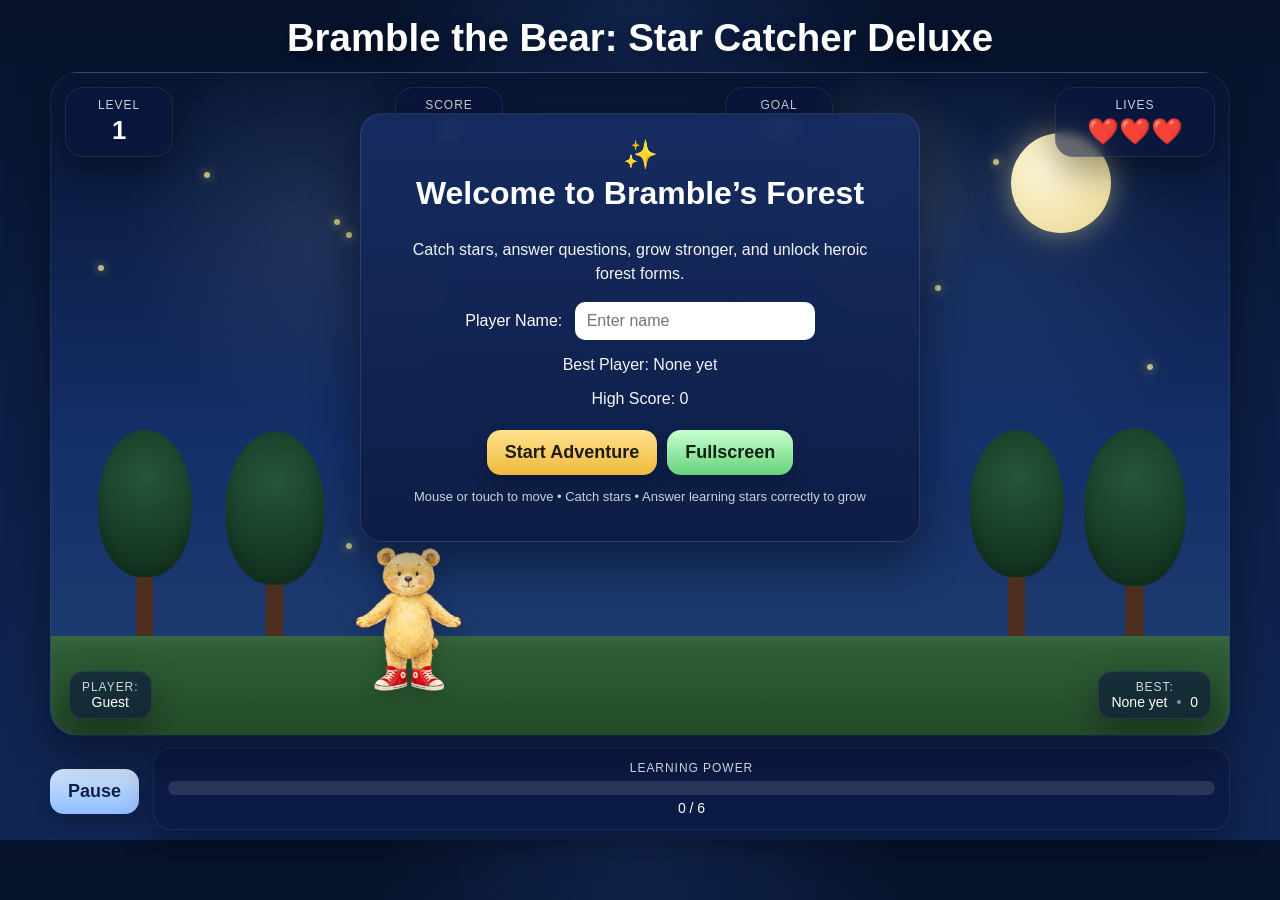
==== commit 4178983a: "Add files via upload" ====
--- a/index.html
+++ b/index.html
@@ -2,8 +2,9 @@
 <html lang="en">
 <head>
   <meta charset="UTF-8" />
+  <meta name="viewport" content="width=device-width, initial-scale=1.0">
   <title>Bramble the Bear: Star Catcher Deluxe</title>
-<link rel="stylesheet" href="style.css" />  <meta name="viewport" content="width=device-width, initial-scale=1.0" />
+<link rel="stylesheet" href="style.css">
 </head>
 <body>
   <h1>Bramble the Bear: Star Catcher Deluxe</h1>
--- a/style.css
+++ b/style.css
@@ -697,4 +697,28 @@
   #controlBar {
     justify-content: center;
   }
+}
+/* MOBILE SCREEN SCALING */
+@media (max-width: 900px) {
+
+  #gameArea {
+    width: 100vw;
+    height: calc(100vw * 0.5625); /* keeps a 16:9 ratio */
+    max-height: 70vh;
+  }
+
+  .hudBox {
+    transform: scale(0.85);
+  }
+
+  #startScreen .startPanel {
+    width: 90%;
+    max-width: 420px;
+  }
+
+  #controlBar {
+    width: 100%;
+    flex-wrap: wrap;
+  }
+
 }
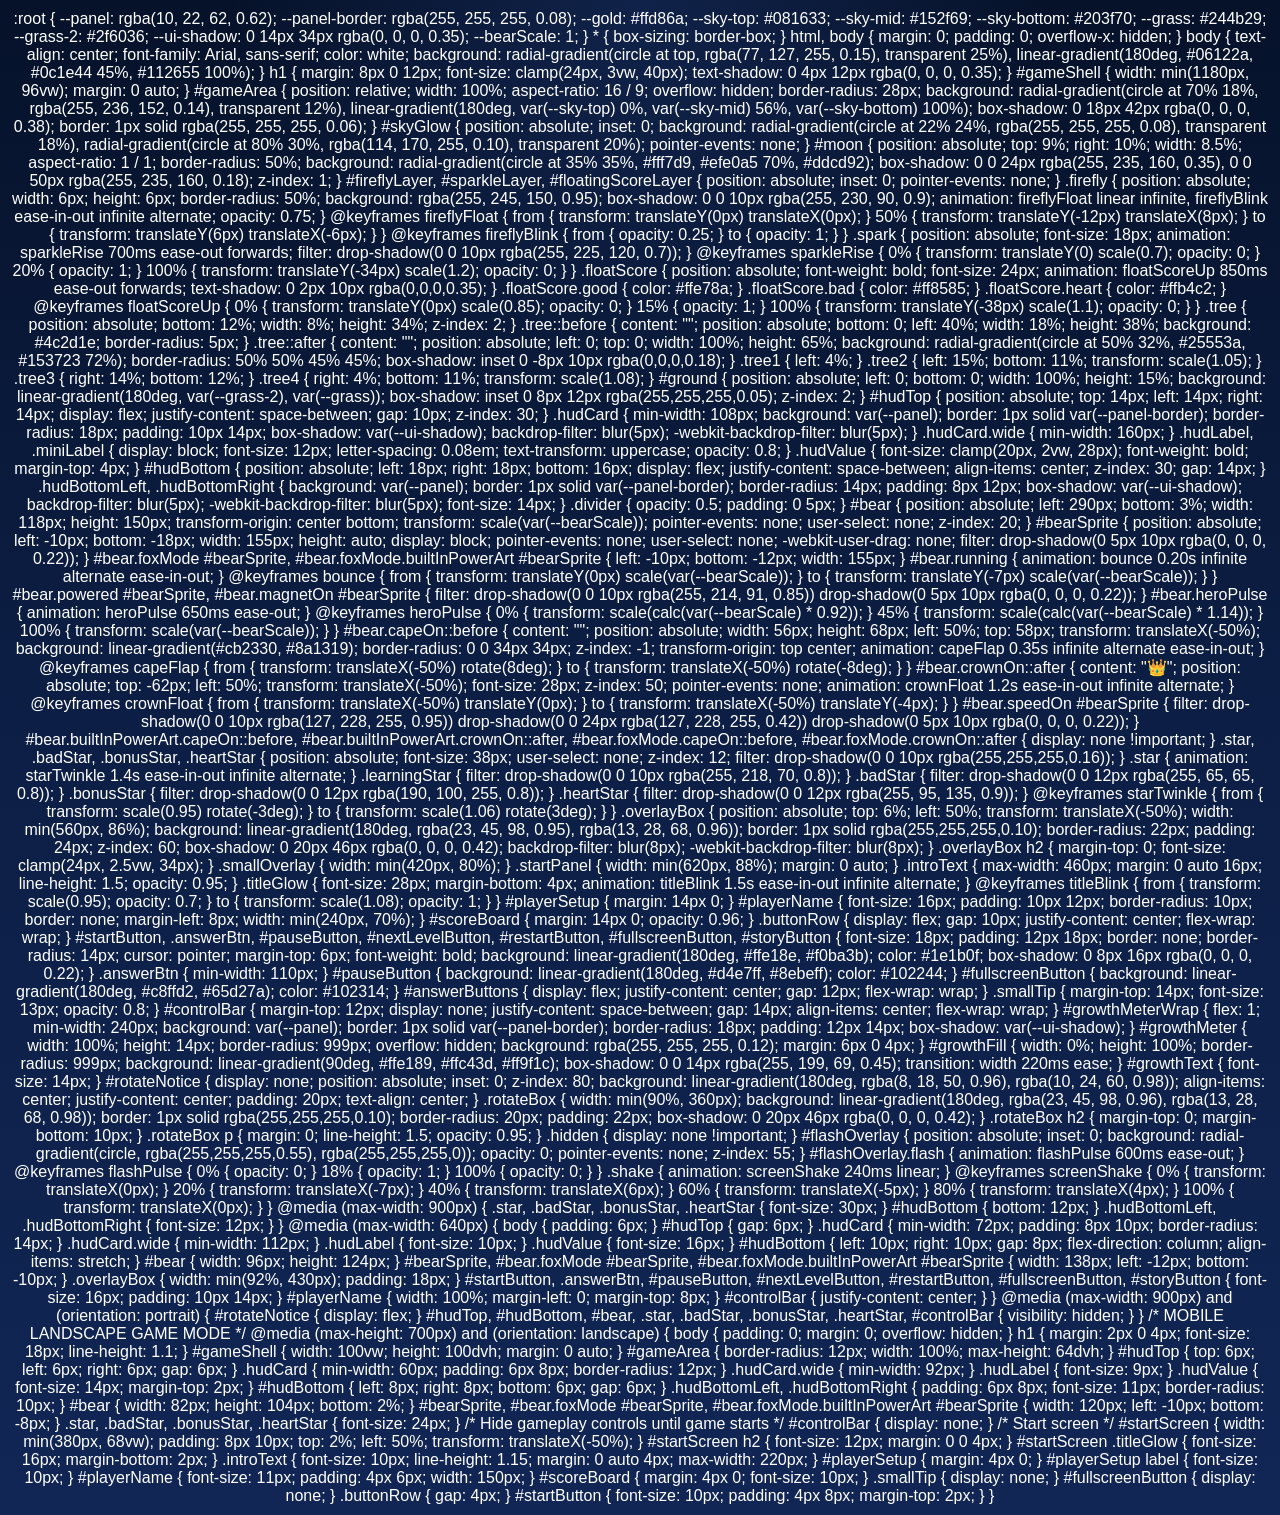
==== commit 9767b679: "Add files via upload G2" ====
--- a/index.html
+++ b/index.html
@@ -1,144 +1,924 @@
 <!DOCTYPE html>
 <html lang="en">
 <head>
-  <meta charset="UTF-8" />
-  <meta name="viewport" content="width=device-width, initial-scale=1.0">
-  <title>Bramble the Bear: Star Catcher Deluxe</title>
-<link rel="stylesheet" href="style.css">
+    <meta charset="UTF-8">
+    <meta name="viewport" content="width=device-width, initial-scale=1.0, maximum-scale=1.0, user-scalable=no">
+    <link rel="stylesheet" href="style.css">
 </head>
-<body>
-  <h1>Bramble the Bear: Star Catcher Deluxe</h1>
-
-  <div id="gameShell">
-    <div id="gameArea">
-      <div id="skyGlow"></div>
-      <div id="moon"></div>
-      <div id="fireflyLayer"></div>
-      <div id="sparkleLayer"></div>
-
-      <div class="tree tree1"></div>
-      <div class="tree tree2"></div>
-      <div class="tree tree3"></div>
-      <div class="tree tree4"></div>
-
-      <div id="ground"></div>
-
-      <div id="hudTop">
-        <div class="hudCard">
-          <div class="hudLabel">Level</div>
-          <div class="hudValue" id="levelText">1</div>
-        </div>
-        <div class="hudCard">
-          <div class="hudLabel">Score</div>
-          <div class="hudValue" id="score">0</div>
-        </div>
-        <div class="hudCard">
-          <div class="hudLabel">Goal</div>
-          <div class="hudValue" id="goalText">12</div>
-        </div>
-        <div class="hudCard wide">
-          <div class="hudLabel">Lives</div>
-          <div class="hudValue" id="livesText">❤️❤️❤️</div>
-        </div>
-      </div>
-
-      <div id="hudBottom">
-        <div class="hudBottomLeft">
-          <span class="miniLabel">Player:</span>
-          <span id="currentPlayer">Guest</span>
-        </div>
-        <div class="hudBottomRight">
-          <span class="miniLabel">Best:</span>
-          <span id="bestPlayer">None yet</span>
-          <span class="divider">•</span>
-          <span id="hudHighScore">0</span>
-        </div>
-      </div>
-
-      <div id="bear">
-        <img id="bearSprite" src="bramble_idle_1.png" alt="Character" />
-      </div>
-
-      <div id="floatingScoreLayer"></div>
-
-      <div id="startScreen" class="overlayBox">
-        <div class="titleGlow">✨</div>
-        <h2>Welcome to Bramble’s Forest</h2>
-        <p class="introText">
-          Catch stars, answer questions, grow stronger, and unlock heroic forest forms.
-        </p>
-
-        <div id="playerSetup">
-          <label for="playerName">Player Name:</label>
-          <input type="text" id="playerName" maxlength="16" placeholder="Enter name" />
-        </div>
-
-        <div id="scoreBoard">
-          <p>Best Player: <span id="bestPlayerStart">None yet</span></p>
-          <p>High Score: <span id="highScore">0</span></p>
-        </div>
-
-        <div class="buttonRow">
-          <button id="startButton">Start Adventure</button>
-          <button id="fullscreenButton">Fullscreen</button>
-        </div>
-
-        <p class="smallTip">
-          Mouse or touch to move • Catch stars • Answer learning stars correctly to grow
-        </p>
-      </div>
-
-      <div id="questionBox" class="hidden overlayBox">
-        <h2 id="questionTitle">Learning Moment</h2>
-        <p id="questionText">Question</p>
-        <div id="answerButtons">
-          <button class="answerBtn" id="answer0"></button>
-          <button class="answerBtn" id="answer1"></button>
-          <button class="answerBtn" id="answer2"></button>
-        </div>
-      </div>
-
-      <div id="storyBox" class="hidden overlayBox">
-        <h2 id="storyTitle">Forest Story</h2>
-        <p id="storyMessage"></p>
-        <button id="storyButton">Continue</button>
-      </div>
-
-      <div id="levelBox" class="hidden overlayBox">
-        <h2 id="levelTitle">Level Complete</h2>
-        <p id="levelMessage"></p>
-        <button id="nextLevelButton">Next Level</button>
-      </div>
-
-      <div id="gameOverBox" class="hidden overlayBox">
-        <h2>Game Over</h2>
-        <p id="gameOverMessage"></p>
-        <button id="restartButton">Play Again</button>
-      </div>
-
-      <div id="pauseOverlay" class="hidden overlayBox smallOverlay">
-        <h2>Paused</h2>
-        <p>Tap Resume to continue the adventure.</p>
-      </div>
-
-      <div id="flashOverlay"></div>
-    </div>
-
-    <div id="controlBar">
-      <button id="pauseButton">Pause</button>
-      <div id="growthMeterWrap">
-        <span class="miniLabel">Learning Power</span>
-        <div id="growthMeter">
-          <div id="growthFill"></div>
-        </div>
-        <span id="growthText">0 / 6</span>
-      </div>
-    </div>
-  </div>
-
-  <div id="hiddenGameData" class="hidden">
-    <span id="sizeText">1.00x</span>
-  </div>
-
-<script src="game.js"></script></body>
+:root {
+  --panel: rgba(10, 22, 62, 0.62);
+  --panel-border: rgba(255, 255, 255, 0.08);
+  --gold: #ffd86a;
+  --sky-top: #081633;
+  --sky-mid: #152f69;
+  --sky-bottom: #203f70;
+  --grass: #244b29;
+  --grass-2: #2f6036;
+  --ui-shadow: 0 14px 34px rgba(0, 0, 0, 0.35);
+  --bearScale: 1;
+}
+
+* {
+  box-sizing: border-box;
+}
+
+html,
+body {
+  margin: 0;
+  padding: 0;
+  overflow-x: hidden;
+}
+
+body {
+  text-align: center;
+  font-family: Arial, sans-serif;
+  color: white;
+  background:
+    radial-gradient(circle at top, rgba(77, 127, 255, 0.15), transparent 25%),
+    linear-gradient(180deg, #06122a, #0c1e44 45%, #112655 100%);
+}
+
+h1 {
+  margin: 8px 0 12px;
+  font-size: clamp(24px, 3vw, 40px);
+  text-shadow: 0 4px 12px rgba(0, 0, 0, 0.35);
+}
+
+#gameShell {
+  width: min(1180px, 96vw);
+  margin: 0 auto;
+}
+
+#gameArea {
+  position: relative;
+  width: 100%;
+  aspect-ratio: 16 / 9;
+  overflow: hidden;
+  border-radius: 28px;
+  background:
+    radial-gradient(circle at 70% 18%, rgba(255, 236, 152, 0.14), transparent 12%),
+    linear-gradient(180deg, var(--sky-top) 0%, var(--sky-mid) 56%, var(--sky-bottom) 100%);
+  box-shadow: 0 18px 42px rgba(0, 0, 0, 0.38);
+  border: 1px solid rgba(255, 255, 255, 0.06);
+}
+
+#skyGlow {
+  position: absolute;
+  inset: 0;
+  background:
+    radial-gradient(circle at 22% 24%, rgba(255, 255, 255, 0.08), transparent 18%),
+    radial-gradient(circle at 80% 30%, rgba(114, 170, 255, 0.10), transparent 20%);
+  pointer-events: none;
+}
+
+#moon {
+  position: absolute;
+  top: 9%;
+  right: 10%;
+  width: 8.5%;
+  aspect-ratio: 1 / 1;
+  border-radius: 50%;
+  background: radial-gradient(circle at 35% 35%, #fff7d9, #efe0a5 70%, #ddcd92);
+  box-shadow:
+    0 0 24px rgba(255, 235, 160, 0.35),
+    0 0 50px rgba(255, 235, 160, 0.18);
+  z-index: 1;
+}
+
+#fireflyLayer,
+#sparkleLayer,
+#floatingScoreLayer {
+  position: absolute;
+  inset: 0;
+  pointer-events: none;
+}
+
+.firefly {
+  position: absolute;
+  width: 6px;
+  height: 6px;
+  border-radius: 50%;
+  background: rgba(255, 245, 150, 0.95);
+  box-shadow: 0 0 10px rgba(255, 230, 90, 0.9);
+  animation: fireflyFloat linear infinite, fireflyBlink ease-in-out infinite alternate;
+  opacity: 0.75;
+}
+
+@keyframes fireflyFloat {
+  from { transform: translateY(0px) translateX(0px); }
+  50% { transform: translateY(-12px) translateX(8px); }
+  to { transform: translateY(6px) translateX(-6px); }
+}
+
+@keyframes fireflyBlink {
+  from { opacity: 0.25; }
+  to { opacity: 1; }
+}
+
+.spark {
+  position: absolute;
+  font-size: 18px;
+  animation: sparkleRise 700ms ease-out forwards;
+  filter: drop-shadow(0 0 10px rgba(255, 225, 120, 0.7));
+}
+
+@keyframes sparkleRise {
+  0% {
+    transform: translateY(0) scale(0.7);
+    opacity: 0;
+  }
+  20% {
+    opacity: 1;
+  }
+  100% {
+    transform: translateY(-34px) scale(1.2);
+    opacity: 0;
+  }
+}
+
+.floatScore {
+  position: absolute;
+  font-weight: bold;
+  font-size: 24px;
+  animation: floatScoreUp 850ms ease-out forwards;
+  text-shadow: 0 2px 10px rgba(0,0,0,0.35);
+}
+
+.floatScore.good { color: #ffe78a; }
+.floatScore.bad { color: #ff8585; }
+.floatScore.heart { color: #ffb4c2; }
+
+@keyframes floatScoreUp {
+  0% {
+    transform: translateY(0px) scale(0.85);
+    opacity: 0;
+  }
+  15% {
+    opacity: 1;
+  }
+  100% {
+    transform: translateY(-38px) scale(1.1);
+    opacity: 0;
+  }
+}
+
+.tree {
+  position: absolute;
+  bottom: 12%;
+  width: 8%;
+  height: 34%;
+  z-index: 2;
+}
+
+.tree::before {
+  content: "";
+  position: absolute;
+  bottom: 0;
+  left: 40%;
+  width: 18%;
+  height: 38%;
+  background: #4c2d1e;
+  border-radius: 5px;
+}
+
+.tree::after {
+  content: "";
+  position: absolute;
+  left: 0;
+  top: 0;
+  width: 100%;
+  height: 65%;
+  background: radial-gradient(circle at 50% 32%, #25553a, #153723 72%);
+  border-radius: 50% 50% 45% 45%;
+  box-shadow: inset 0 -8px 10px rgba(0,0,0,0.18);
+}
+
+.tree1 { left: 4%; }
+.tree2 { left: 15%; bottom: 11%; transform: scale(1.05); }
+.tree3 { right: 14%; bottom: 12%; }
+.tree4 { right: 4%; bottom: 11%; transform: scale(1.08); }
+
+#ground {
+  position: absolute;
+  left: 0;
+  bottom: 0;
+  width: 100%;
+  height: 15%;
+  background: linear-gradient(180deg, var(--grass-2), var(--grass));
+  box-shadow: inset 0 8px 12px rgba(255,255,255,0.05);
+  z-index: 2;
+}
+
+#hudTop {
+  position: absolute;
+  top: 14px;
+  left: 14px;
+  right: 14px;
+  display: flex;
+  justify-content: space-between;
+  gap: 10px;
+  z-index: 30;
+}
+
+.hudCard {
+  min-width: 108px;
+  background: var(--panel);
+  border: 1px solid var(--panel-border);
+  border-radius: 18px;
+  padding: 10px 14px;
+  box-shadow: var(--ui-shadow);
+  backdrop-filter: blur(5px);
+  -webkit-backdrop-filter: blur(5px);
+}
+
+.hudCard.wide {
+  min-width: 160px;
+}
+
+.hudLabel,
+.miniLabel {
+  display: block;
+  font-size: 12px;
+  letter-spacing: 0.08em;
+  text-transform: uppercase;
+  opacity: 0.8;
+}
+
+.hudValue {
+  font-size: clamp(20px, 2vw, 28px);
+  font-weight: bold;
+  margin-top: 4px;
+}
+
+#hudBottom {
+  position: absolute;
+  left: 18px;
+  right: 18px;
+  bottom: 16px;
+  display: flex;
+  justify-content: space-between;
+  align-items: center;
+  z-index: 30;
+  gap: 14px;
+}
+
+.hudBottomLeft,
+.hudBottomRight {
+  background: var(--panel);
+  border: 1px solid var(--panel-border);
+  border-radius: 14px;
+  padding: 8px 12px;
+  box-shadow: var(--ui-shadow);
+  backdrop-filter: blur(5px);
+  -webkit-backdrop-filter: blur(5px);
+  font-size: 14px;
+}
+
+.divider {
+  opacity: 0.5;
+  padding: 0 5px;
+}
+
+#bear {
+  position: absolute;
+  left: 290px;
+  bottom: 3%;
+  width: 118px;
+  height: 150px;
+  transform-origin: center bottom;
+  transform: scale(var(--bearScale));
+  pointer-events: none;
+  user-select: none;
+  z-index: 20;
+}
+
+#bearSprite {
+  position: absolute;
+  left: -10px;
+  bottom: -18px;
+  width: 155px;
+  height: auto;
+  display: block;
+  pointer-events: none;
+  user-select: none;
+  -webkit-user-drag: none;
+  filter: drop-shadow(0 5px 10px rgba(0, 0, 0, 0.22));
+}
+
+#bear.foxMode #bearSprite,
+#bear.foxMode.builtInPowerArt #bearSprite {
+  left: -10px;
+  bottom: -12px;
+  width: 155px;
+}
+
+#bear.running {
+  animation: bounce 0.20s infinite alternate ease-in-out;
+}
+
+@keyframes bounce {
+  from { transform: translateY(0px) scale(var(--bearScale)); }
+  to { transform: translateY(-7px) scale(var(--bearScale)); }
+}
+
+#bear.powered #bearSprite,
+#bear.magnetOn #bearSprite {
+  filter:
+    drop-shadow(0 0 10px rgba(255, 214, 91, 0.85))
+    drop-shadow(0 5px 10px rgba(0, 0, 0, 0.22));
+}
+
+#bear.heroPulse {
+  animation: heroPulse 650ms ease-out;
+}
+
+@keyframes heroPulse {
+  0% { transform: scale(calc(var(--bearScale) * 0.92)); }
+  45% { transform: scale(calc(var(--bearScale) * 1.14)); }
+  100% { transform: scale(var(--bearScale)); }
+}
+
+#bear.capeOn::before {
+  content: "";
+  position: absolute;
+  width: 56px;
+  height: 68px;
+  left: 50%;
+  top: 58px;
+  transform: translateX(-50%);
+  background: linear-gradient(#cb2330, #8a1319);
+  border-radius: 0 0 34px 34px;
+  z-index: -1;
+  transform-origin: top center;
+  animation: capeFlap 0.35s infinite alternate ease-in-out;
+}
+
+@keyframes capeFlap {
+  from { transform: translateX(-50%) rotate(8deg); }
+  to { transform: translateX(-50%) rotate(-8deg); }
+}
+
+#bear.crownOn::after {
+  content: "👑";
+  position: absolute;
+  top: -62px;
+  left: 50%;
+  transform: translateX(-50%);
+  font-size: 28px;
+  z-index: 50;
+  pointer-events: none;
+  animation: crownFloat 1.2s ease-in-out infinite alternate;
+}
+
+@keyframes crownFloat {
+  from { transform: translateX(-50%) translateY(0px); }
+  to { transform: translateX(-50%) translateY(-4px); }
+}
+
+#bear.speedOn #bearSprite {
+  filter:
+    drop-shadow(0 0 10px rgba(127, 228, 255, 0.95))
+    drop-shadow(0 0 24px rgba(127, 228, 255, 0.42))
+    drop-shadow(0 5px 10px rgba(0, 0, 0, 0.22));
+}
+
+#bear.builtInPowerArt.capeOn::before,
+#bear.builtInPowerArt.crownOn::after,
+#bear.foxMode.capeOn::before,
+#bear.foxMode.crownOn::after {
+  display: none !important;
+}
+
+.star,
+.badStar,
+.bonusStar,
+.heartStar {
+  position: absolute;
+  font-size: 38px;
+  user-select: none;
+  z-index: 12;
+  filter: drop-shadow(0 0 10px rgba(255,255,255,0.16));
+}
+
+.star {
+  animation: starTwinkle 1.4s ease-in-out infinite alternate;
+}
+
+.learningStar {
+  filter: drop-shadow(0 0 10px rgba(255, 218, 70, 0.8));
+}
+
+.badStar {
+  filter: drop-shadow(0 0 12px rgba(255, 65, 65, 0.8));
+}
+
+.bonusStar {
+  filter: drop-shadow(0 0 12px rgba(190, 100, 255, 0.8));
+}
+
+.heartStar {
+  filter: drop-shadow(0 0 12px rgba(255, 95, 135, 0.9));
+}
+
+@keyframes starTwinkle {
+  from { transform: scale(0.95) rotate(-3deg); }
+  to { transform: scale(1.06) rotate(3deg); }
+}
+
+.overlayBox {
+  position: absolute;
+  top: 6%;
+  left: 50%;
+  transform: translateX(-50%);
+  width: min(560px, 86%);
+  background: linear-gradient(180deg, rgba(23, 45, 98, 0.95), rgba(13, 28, 68, 0.96));
+  border: 1px solid rgba(255,255,255,0.10);
+  border-radius: 22px;
+  padding: 24px;
+  z-index: 60;
+  box-shadow: 0 20px 46px rgba(0, 0, 0, 0.42);
+  backdrop-filter: blur(8px);
+  -webkit-backdrop-filter: blur(8px);
+}
+
+.overlayBox h2 {
+  margin-top: 0;
+  font-size: clamp(24px, 2.5vw, 34px);
+}
+
+.smallOverlay {
+  width: min(420px, 80%);
+}
+
+.startPanel {
+  width: min(620px, 88%);
+  margin: 0 auto;
+}
+
+.introText {
+  max-width: 460px;
+  margin: 0 auto 16px;
+  line-height: 1.5;
+  opacity: 0.95;
+}
+
+.titleGlow {
+  font-size: 28px;
+  margin-bottom: 4px;
+  animation: titleBlink 1.5s ease-in-out infinite alternate;
+}
+
+@keyframes titleBlink {
+  from { transform: scale(0.95); opacity: 0.7; }
+  to { transform: scale(1.08); opacity: 1; }
+}
+
+#playerSetup {
+  margin: 14px 0;
+}
+
+#playerName {
+  font-size: 16px;
+  padding: 10px 12px;
+  border-radius: 10px;
+  border: none;
+  margin-left: 8px;
+  width: min(240px, 70%);
+}
+
+#scoreBoard {
+  margin: 14px 0;
+  opacity: 0.96;
+}
+
+.buttonRow {
+  display: flex;
+  gap: 10px;
+  justify-content: center;
+  flex-wrap: wrap;
+}
+
+#startButton,
+.answerBtn,
+#pauseButton,
+#nextLevelButton,
+#restartButton,
+#fullscreenButton,
+#storyButton {
+  font-size: 18px;
+  padding: 12px 18px;
+  border: none;
+  border-radius: 14px;
+  cursor: pointer;
+  margin-top: 6px;
+  font-weight: bold;
+  background: linear-gradient(180deg, #ffe18e, #f0ba3b);
+  color: #1e1b0f;
+  box-shadow: 0 8px 16px rgba(0, 0, 0, 0.22);
+}
+
+.answerBtn {
+  min-width: 110px;
+}
+
+#pauseButton {
+  background: linear-gradient(180deg, #d4e7ff, #8ebeff);
+  color: #102244;
+}
+
+#fullscreenButton {
+  background: linear-gradient(180deg, #c8ffd2, #65d27a);
+  color: #102314;
+}
+
+#answerButtons {
+  display: flex;
+  justify-content: center;
+  gap: 12px;
+  flex-wrap: wrap;
+}
+
+.smallTip {
+  margin-top: 14px;
+  font-size: 13px;
+  opacity: 0.8;
+}
+
+#controlBar {
+  margin-top: 12px;
+  display: none;
+  justify-content: space-between;
+  gap: 14px;
+  align-items: center;
+  flex-wrap: wrap;
+}
+
+#growthMeterWrap {
+  flex: 1;
+  min-width: 240px;
+  background: var(--panel);
+  border: 1px solid var(--panel-border);
+  border-radius: 18px;
+  padding: 12px 14px;
+  box-shadow: var(--ui-shadow);
+}
+
+#growthMeter {
+  width: 100%;
+  height: 14px;
+  border-radius: 999px;
+  overflow: hidden;
+  background: rgba(255, 255, 255, 0.12);
+  margin: 6px 0 4px;
+}
+
+#growthFill {
+  width: 0%;
+  height: 100%;
+  border-radius: 999px;
+  background: linear-gradient(90deg, #ffe189, #ffc43d, #ff9f1c);
+  box-shadow: 0 0 14px rgba(255, 199, 69, 0.45);
+  transition: width 220ms ease;
+}
+
+#growthText {
+  font-size: 14px;
+}
+
+#rotateNotice {
+  display: none;
+  position: absolute;
+  inset: 0;
+  z-index: 80;
+  background: linear-gradient(180deg, rgba(8, 18, 50, 0.96), rgba(10, 24, 60, 0.98));
+  align-items: center;
+  justify-content: center;
+  padding: 20px;
+  text-align: center;
+}
+
+.rotateBox {
+  width: min(90%, 360px);
+  background: linear-gradient(180deg, rgba(23, 45, 98, 0.96), rgba(13, 28, 68, 0.98));
+  border: 1px solid rgba(255,255,255,0.10);
+  border-radius: 20px;
+  padding: 22px;
+  box-shadow: 0 20px 46px rgba(0, 0, 0, 0.42);
+}
+
+.rotateBox h2 {
+  margin-top: 0;
+  margin-bottom: 10px;
+}
+
+.rotateBox p {
+  margin: 0;
+  line-height: 1.5;
+  opacity: 0.95;
+}
+
+.hidden {
+  display: none !important;
+}
+
+#flashOverlay {
+  position: absolute;
+  inset: 0;
+  background:
+    radial-gradient(circle, rgba(255,255,255,0.55), rgba(255,255,255,0));
+  opacity: 0;
+  pointer-events: none;
+  z-index: 55;
+}
+
+#flashOverlay.flash {
+  animation: flashPulse 600ms ease-out;
+}
+
+@keyframes flashPulse {
+  0% { opacity: 0; }
+  18% { opacity: 1; }
+  100% { opacity: 0; }
+}
+
+.shake {
+  animation: screenShake 240ms linear;
+}
+
+@keyframes screenShake {
+  0% { transform: translateX(0px); }
+  20% { transform: translateX(-7px); }
+  40% { transform: translateX(6px); }
+  60% { transform: translateX(-5px); }
+  80% { transform: translateX(4px); }
+  100% { transform: translateX(0px); }
+}
+
+@media (max-width: 900px) {
+  .star,
+  .badStar,
+  .bonusStar,
+  .heartStar {
+    font-size: 30px;
+  }
+
+  #hudBottom {
+    bottom: 12px;
+  }
+
+  .hudBottomLeft,
+  .hudBottomRight {
+    font-size: 12px;
+  }
+}
+
+@media (max-width: 640px) {
+  body {
+    padding: 6px;
+  }
+
+  #hudTop {
+    gap: 6px;
+  }
+
+  .hudCard {
+    min-width: 72px;
+    padding: 8px 10px;
+    border-radius: 14px;
+  }
+
+  .hudCard.wide {
+    min-width: 112px;
+  }
+
+  .hudLabel {
+    font-size: 10px;
+  }
+
+  .hudValue {
+    font-size: 16px;
+  }
+
+  #hudBottom {
+    left: 10px;
+    right: 10px;
+    gap: 8px;
+    flex-direction: column;
+    align-items: stretch;
+  }
+
+  #bear {
+    width: 96px;
+    height: 124px;
+  }
+
+  #bearSprite,
+  #bear.foxMode #bearSprite,
+  #bear.foxMode.builtInPowerArt #bearSprite {
+    width: 138px;
+    left: -12px;
+    bottom: -10px;
+  }
+
+  .overlayBox {
+    width: min(92%, 430px);
+    padding: 18px;
+  }
+
+  #startButton,
+  .answerBtn,
+  #pauseButton,
+  #nextLevelButton,
+  #restartButton,
+  #fullscreenButton,
+  #storyButton {
+    font-size: 16px;
+    padding: 10px 14px;
+  }
+
+  #playerName {
+    width: 100%;
+    margin-left: 0;
+    margin-top: 8px;
+  }
+
+  #controlBar {
+    justify-content: center;
+  }
+}
+
+@media (max-width: 900px) and (orientation: portrait) {
+  #rotateNotice {
+    display: flex;
+  }
+
+  #hudTop,
+  #hudBottom,
+  #bear,
+  .star,
+  .badStar,
+  .bonusStar,
+  .heartStar,
+  #controlBar {
+    visibility: hidden;
+  }
+}
+
+/* MOBILE LANDSCAPE GAME MODE */
+@media (max-height: 700px) and (orientation: landscape) {
+  body {
+    padding: 0;
+    margin: 0;
+    overflow: hidden;
+  }
+
+  h1 {
+    margin: 2px 0 4px;
+    font-size: 18px;
+    line-height: 1.1;
+  }
+
+  #gameShell {
+    width: 100vw;
+    height: 100dvh;
+    margin: 0 auto;
+  }
+
+  #gameArea {
+    border-radius: 12px;
+    width: 100%;
+    max-height: 64dvh;
+  }
+
+  #hudTop {
+    top: 6px;
+    left: 6px;
+    right: 6px;
+    gap: 6px;
+  }
+
+  .hudCard {
+    min-width: 60px;
+    padding: 6px 8px;
+    border-radius: 12px;
+  }
+
+  .hudCard.wide {
+    min-width: 92px;
+  }
+
+  .hudLabel {
+    font-size: 9px;
+  }
+
+  .hudValue {
+    font-size: 14px;
+    margin-top: 2px;
+  }
+
+  #hudBottom {
+    left: 8px;
+    right: 8px;
+    bottom: 6px;
+    gap: 6px;
+  }
+
+  .hudBottomLeft,
+  .hudBottomRight {
+    padding: 6px 8px;
+    font-size: 11px;
+    border-radius: 10px;
+  }
+
+  #bear {
+    width: 82px;
+    height: 104px;
+    bottom: 2%;
+  }
+
+  #bearSprite,
+  #bear.foxMode #bearSprite,
+  #bear.foxMode.builtInPowerArt #bearSprite {
+    width: 120px;
+    left: -10px;
+    bottom: -8px;
+  }
+
+  .star,
+  .badStar,
+  .bonusStar,
+  .heartStar {
+    font-size: 24px;
+  }
+
+  /* Hide gameplay controls until game starts */
+  #controlBar {
+    display: none;
+  }
+
+  /* Start screen */
+  #startScreen {
+    width: min(380px, 68vw);
+    padding: 8px 10px;
+    top: 2%;
+    left: 50%;
+    transform: translateX(-50%);
+  }
+
+  #startScreen h2 {
+    font-size: 12px;
+    margin: 0 0 4px;
+  }
+
+  #startScreen .titleGlow {
+    font-size: 16px;
+    margin-bottom: 2px;
+  }
+
+  .introText {
+    font-size: 10px;
+    line-height: 1.15;
+    margin: 0 auto 4px;
+    max-width: 220px;
+  }
+
+  #playerSetup {
+    margin: 4px 0;
+  }
+
+  #playerSetup label {
+    font-size: 10px;
+  }
+
+  #playerName {
+    font-size: 11px;
+    padding: 4px 6px;
+    width: 150px;
+  }
+
+  #scoreBoard {
+    margin: 4px 0;
+    font-size: 10px;
+  }
+
+  .smallTip {
+    display: none;
+  }
+
+  #fullscreenButton {
+    display: none;
+  }
+
+  .buttonRow {
+    gap: 4px;
+  }
+
+  #startButton {
+    font-size: 10px;
+    padding: 4px 8px;
+    margin-top: 2px;
+  }
+}
+<script src="game.js"></script>
+</body>
 </html>
--- a/style.css
+++ b/style.css
@@ -26,6 +26,12 @@
     linear-gradient(180deg, #06122a, #0c1e44 45%, #112655 100%);
 }
 
+/* Wow Factor: Touch feedback */
+button:active, .answerBtn:active, #startButton:active {
+  transform: scale(0.96);
+  filter: brightness(1.1);
+  transition: transform 0.1s ease;
+}
 h1 {
   margin: 6px 0 12px;
   font-size: clamp(24px, 3vw, 40px);
@@ -420,9 +426,10 @@
   left: 50%;
   transform: translateX(-50%);
   width: min(560px, 86%);
-  background: linear-gradient(180deg, rgba(23, 45, 98, 0.95), rgba(13, 28, 68, 0.96));
-  border: 1px solid rgba(255,255,255,0.10);
-  border-radius: 22px;
+  background: rgba(13, 28, 68, 0.85); /* Slightly transparent */
+  backdrop-filter: blur(12px);         /* The "Wow Factor" */
+  -webkit-backdrop-filter: blur(12px);
+  border: 1px solid rgba(255, 255, 255, 0.2);  border-radius: 22px;
   padding: 24px;
   z-index: 60;
   box-shadow: 0 20px 46px rgba(0, 0, 0, 0.42);
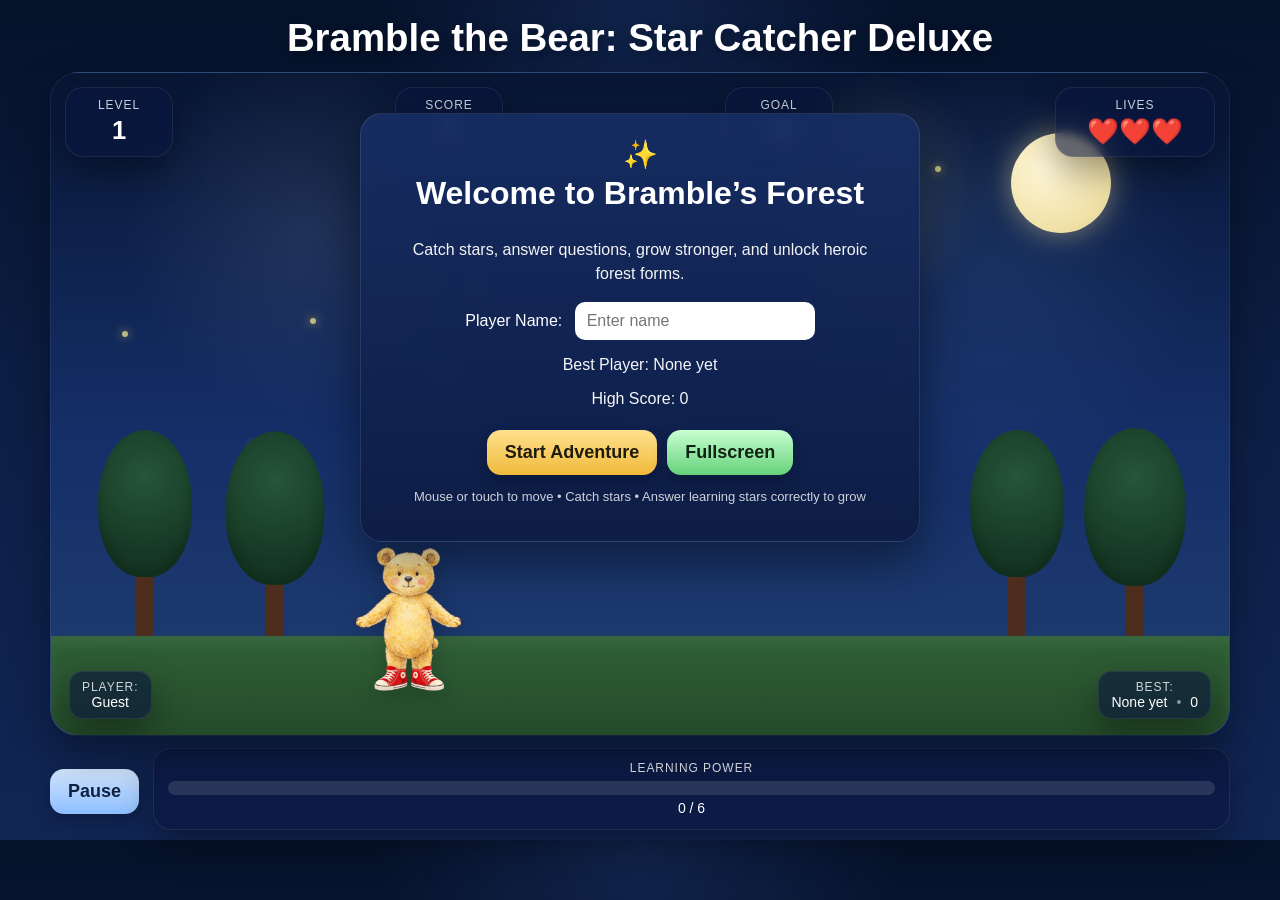
==== commit 8c2e1e99: "Add files via upload" ====
--- a/index.html
+++ b/index.html
@@ -1,924 +1,143 @@
 <!DOCTYPE html>
 <html lang="en">
 <head>
-    <meta charset="UTF-8">
-    <meta name="viewport" content="width=device-width, initial-scale=1.0, maximum-scale=1.0, user-scalable=no">
-    <link rel="stylesheet" href="style.css">
+  <meta charset="UTF-8" />
+  <title>Bramble the Bear: Star Catcher Deluxe</title>
+<link rel="stylesheet" href="style.css" />  <meta name="viewport" content="width=device-width, initial-scale=1.0" />
 </head>
-:root {
-  --panel: rgba(10, 22, 62, 0.62);
-  --panel-border: rgba(255, 255, 255, 0.08);
-  --gold: #ffd86a;
-  --sky-top: #081633;
-  --sky-mid: #152f69;
-  --sky-bottom: #203f70;
-  --grass: #244b29;
-  --grass-2: #2f6036;
-  --ui-shadow: 0 14px 34px rgba(0, 0, 0, 0.35);
-  --bearScale: 1;
-}
+<body>
+  <h1>Bramble the Bear: Star Catcher Deluxe</h1>
 
-* {
-  box-sizing: border-box;
-}
+  <div id="gameShell">
+    <div id="gameArea">
+      <div id="skyGlow"></div>
+      <div id="moon"></div>
+      <div id="fireflyLayer"></div>
+      <div id="sparkleLayer"></div>
 
-html,
-body {
-  margin: 0;
-  padding: 0;
-  overflow-x: hidden;
-}
+      <div class="tree tree1"></div>
+      <div class="tree tree2"></div>
+      <div class="tree tree3"></div>
+      <div class="tree tree4"></div>
 
-body {
-  text-align: center;
-  font-family: Arial, sans-serif;
-  color: white;
-  background:
-    radial-gradient(circle at top, rgba(77, 127, 255, 0.15), transparent 25%),
-    linear-gradient(180deg, #06122a, #0c1e44 45%, #112655 100%);
-}
+      <div id="ground"></div>
 
-h1 {
-  margin: 8px 0 12px;
-  font-size: clamp(24px, 3vw, 40px);
-  text-shadow: 0 4px 12px rgba(0, 0, 0, 0.35);
-}
+      <div id="hudTop">
+        <div class="hudCard">
+          <div class="hudLabel">Level</div>
+          <div class="hudValue" id="levelText">1</div>
+        </div>
+        <div class="hudCard">
+          <div class="hudLabel">Score</div>
+          <div class="hudValue" id="score">0</div>
+        </div>
+        <div class="hudCard">
+          <div class="hudLabel">Goal</div>
+          <div class="hudValue" id="goalText">12</div>
+        </div>
+        <div class="hudCard wide">
+          <div class="hudLabel">Lives</div>
+          <div class="hudValue" id="livesText">❤️❤️❤️</div>
+        </div>
+      </div>
 
-#gameShell {
-  width: min(1180px, 96vw);
-  margin: 0 auto;
-}
+      <div id="hudBottom">
+        <div class="hudBottomLeft">
+          <span class="miniLabel">Player:</span>
+          <span id="currentPlayer">Guest</span>
+        </div>
+        <div class="hudBottomRight">
+          <span class="miniLabel">Best:</span>
+          <span id="bestPlayer">None yet</span>
+          <span class="divider">•</span>
+          <span id="hudHighScore">0</span>
+        </div>
+      </div>
 
-#gameArea {
-  position: relative;
-  width: 100%;
-  aspect-ratio: 16 / 9;
-  overflow: hidden;
-  border-radius: 28px;
-  background:
-    radial-gradient(circle at 70% 18%, rgba(255, 236, 152, 0.14), transparent 12%),
-    linear-gradient(180deg, var(--sky-top) 0%, var(--sky-mid) 56%, var(--sky-bottom) 100%);
-  box-shadow: 0 18px 42px rgba(0, 0, 0, 0.38);
-  border: 1px solid rgba(255, 255, 255, 0.06);
-}
+      <div id="bear">
+        <img id="bearSprite" src="bramble_idle_1.png" alt="Character" />
+      </div>
 
-#skyGlow {
-  position: absolute;
-  inset: 0;
-  background:
-    radial-gradient(circle at 22% 24%, rgba(255, 255, 255, 0.08), transparent 18%),
-    radial-gradient(circle at 80% 30%, rgba(114, 170, 255, 0.10), transparent 20%);
-  pointer-events: none;
-}
+      <div id="floatingScoreLayer"></div>
 
-#moon {
-  position: absolute;
-  top: 9%;
-  right: 10%;
-  width: 8.5%;
-  aspect-ratio: 1 / 1;
-  border-radius: 50%;
-  background: radial-gradient(circle at 35% 35%, #fff7d9, #efe0a5 70%, #ddcd92);
-  box-shadow:
-    0 0 24px rgba(255, 235, 160, 0.35),
-    0 0 50px rgba(255, 235, 160, 0.18);
-  z-index: 1;
-}
+      <div id="startScreen" class="overlayBox">
+        <div class="titleGlow">✨</div>
+        <h2>Welcome to Bramble’s Forest</h2>
+        <p class="introText">
+          Catch stars, answer questions, grow stronger, and unlock heroic forest forms.
+        </p>
 
-#fireflyLayer,
-#sparkleLayer,
-#floatingScoreLayer {
-  position: absolute;
-  inset: 0;
-  pointer-events: none;
-}
+        <div id="playerSetup">
+          <label for="playerName">Player Name:</label>
+          <input type="text" id="playerName" maxlength="16" placeholder="Enter name" />
+        </div>
 
-.firefly {
-  position: absolute;
-  width: 6px;
-  height: 6px;
-  border-radius: 50%;
-  background: rgba(255, 245, 150, 0.95);
-  box-shadow: 0 0 10px rgba(255, 230, 90, 0.9);
-  animation: fireflyFloat linear infinite, fireflyBlink ease-in-out infinite alternate;
-  opacity: 0.75;
-}
+        <div id="scoreBoard">
+          <p>Best Player: <span id="bestPlayerStart">None yet</span></p>
+          <p>High Score: <span id="highScore">0</span></p>
+        </div>
 
-@keyframes fireflyFloat {
-  from { transform: translateY(0px) translateX(0px); }
-  50% { transform: translateY(-12px) translateX(8px); }
-  to { transform: translateY(6px) translateX(-6px); }
-}
+        <div class="buttonRow">
+          <button id="startButton">Start Adventure</button>
+          <button id="fullscreenButton">Fullscreen</button>
+        </div>
 
-@keyframes fireflyBlink {
-  from { opacity: 0.25; }
-  to { opacity: 1; }
-}
+        <p class="smallTip">
+          Mouse or touch to move • Catch stars • Answer learning stars correctly to grow
+        </p>
+      </div>
 
-.spark {
-  position: absolute;
-  font-size: 18px;
-  animation: sparkleRise 700ms ease-out forwards;
-  filter: drop-shadow(0 0 10px rgba(255, 225, 120, 0.7));
-}
+      <div id="questionBox" class="hidden overlayBox">
+        <h2 id="questionTitle">Learning Moment</h2>
+        <p id="questionText">Question</p>
+        <div id="answerButtons">
+          <button class="answerBtn" id="answer0"></button>
+          <button class="answerBtn" id="answer1"></button>
+          <button class="answerBtn" id="answer2"></button>
+        </div>
+      </div>
 
-@keyframes sparkleRise {
-  0% {
-    transform: translateY(0) scale(0.7);
-    opacity: 0;
-  }
-  20% {
-    opacity: 1;
-  }
-  100% {
-    transform: translateY(-34px) scale(1.2);
-    opacity: 0;
-  }
-}
+      <div id="storyBox" class="hidden overlayBox">
+        <h2 id="storyTitle">Forest Story</h2>
+        <p id="storyMessage"></p>
+        <button id="storyButton">Continue</button>
+      </div>
 
-.floatScore {
-  position: absolute;
-  font-weight: bold;
-  font-size: 24px;
-  animation: floatScoreUp 850ms ease-out forwards;
-  text-shadow: 0 2px 10px rgba(0,0,0,0.35);
-}
+      <div id="levelBox" class="hidden overlayBox">
+        <h2 id="levelTitle">Level Complete</h2>
+        <p id="levelMessage"></p>
+        <button id="nextLevelButton">Next Level</button>
+      </div>
 
-.floatScore.good { color: #ffe78a; }
-.floatScore.bad { color: #ff8585; }
-.floatScore.heart { color: #ffb4c2; }
+      <div id="gameOverBox" class="hidden overlayBox">
+        <h2>Game Over</h2>
+        <p id="gameOverMessage"></p>
+        <button id="restartButton">Play Again</button>
+      </div>
 
-@keyframes floatScoreUp {
-  0% {
-    transform: translateY(0px) scale(0.85);
-    opacity: 0;
-  }
-  15% {
-    opacity: 1;
-  }
-  100% {
-    transform: translateY(-38px) scale(1.1);
-    opacity: 0;
-  }
-}
+      <div id="pauseOverlay" class="hidden overlayBox smallOverlay">
+        <h2>Paused</h2>
+        <p>Tap Resume to continue the adventure.</p>
+      </div>
 
-.tree {
-  position: absolute;
-  bottom: 12%;
-  width: 8%;
-  height: 34%;
-  z-index: 2;
-}
+      <div id="flashOverlay"></div>
+    </div>
 
-.tree::before {
-  content: "";
-  position: absolute;
-  bottom: 0;
-  left: 40%;
-  width: 18%;
-  height: 38%;
-  background: #4c2d1e;
-  border-radius: 5px;
-}
+    <div id="controlBar">
+      <button id="pauseButton">Pause</button>
+      <div id="growthMeterWrap">
+        <span class="miniLabel">Learning Power</span>
+        <div id="growthMeter">
+          <div id="growthFill"></div>
+        </div>
+        <span id="growthText">0 / 6</span>
+      </div>
+    </div>
+  </div>
 
-.tree::after {
-  content: "";
-  position: absolute;
-  left: 0;
-  top: 0;
-  width: 100%;
-  height: 65%;
-  background: radial-gradient(circle at 50% 32%, #25553a, #153723 72%);
-  border-radius: 50% 50% 45% 45%;
-  box-shadow: inset 0 -8px 10px rgba(0,0,0,0.18);
-}
+  <div id="hiddenGameData" class="hidden">
+    <span id="sizeText">1.00x</span>
+  </div>
 
-.tree1 { left: 4%; }
-.tree2 { left: 15%; bottom: 11%; transform: scale(1.05); }
-.tree3 { right: 14%; bottom: 12%; }
-.tree4 { right: 4%; bottom: 11%; transform: scale(1.08); }
-
-#ground {
-  position: absolute;
-  left: 0;
-  bottom: 0;
-  width: 100%;
-  height: 15%;
-  background: linear-gradient(180deg, var(--grass-2), var(--grass));
-  box-shadow: inset 0 8px 12px rgba(255,255,255,0.05);
-  z-index: 2;
-}
-
-#hudTop {
-  position: absolute;
-  top: 14px;
-  left: 14px;
-  right: 14px;
-  display: flex;
-  justify-content: space-between;
-  gap: 10px;
-  z-index: 30;
-}
-
-.hudCard {
-  min-width: 108px;
-  background: var(--panel);
-  border: 1px solid var(--panel-border);
-  border-radius: 18px;
-  padding: 10px 14px;
-  box-shadow: var(--ui-shadow);
-  backdrop-filter: blur(5px);
-  -webkit-backdrop-filter: blur(5px);
-}
-
-.hudCard.wide {
-  min-width: 160px;
-}
-
-.hudLabel,
-.miniLabel {
-  display: block;
-  font-size: 12px;
-  letter-spacing: 0.08em;
-  text-transform: uppercase;
-  opacity: 0.8;
-}
-
-.hudValue {
-  font-size: clamp(20px, 2vw, 28px);
-  font-weight: bold;
-  margin-top: 4px;
-}
-
-#hudBottom {
-  position: absolute;
-  left: 18px;
-  right: 18px;
-  bottom: 16px;
-  display: flex;
-  justify-content: space-between;
-  align-items: center;
-  z-index: 30;
-  gap: 14px;
-}
-
-.hudBottomLeft,
-.hudBottomRight {
-  background: var(--panel);
-  border: 1px solid var(--panel-border);
-  border-radius: 14px;
-  padding: 8px 12px;
-  box-shadow: var(--ui-shadow);
-  backdrop-filter: blur(5px);
-  -webkit-backdrop-filter: blur(5px);
-  font-size: 14px;
-}
-
-.divider {
-  opacity: 0.5;
-  padding: 0 5px;
-}
-
-#bear {
-  position: absolute;
-  left: 290px;
-  bottom: 3%;
-  width: 118px;
-  height: 150px;
-  transform-origin: center bottom;
-  transform: scale(var(--bearScale));
-  pointer-events: none;
-  user-select: none;
-  z-index: 20;
-}
-
-#bearSprite {
-  position: absolute;
-  left: -10px;
-  bottom: -18px;
-  width: 155px;
-  height: auto;
-  display: block;
-  pointer-events: none;
-  user-select: none;
-  -webkit-user-drag: none;
-  filter: drop-shadow(0 5px 10px rgba(0, 0, 0, 0.22));
-}
-
-#bear.foxMode #bearSprite,
-#bear.foxMode.builtInPowerArt #bearSprite {
-  left: -10px;
-  bottom: -12px;
-  width: 155px;
-}
-
-#bear.running {
-  animation: bounce 0.20s infinite alternate ease-in-out;
-}
-
-@keyframes bounce {
-  from { transform: translateY(0px) scale(var(--bearScale)); }
-  to { transform: translateY(-7px) scale(var(--bearScale)); }
-}
-
-#bear.powered #bearSprite,
-#bear.magnetOn #bearSprite {
-  filter:
-    drop-shadow(0 0 10px rgba(255, 214, 91, 0.85))
-    drop-shadow(0 5px 10px rgba(0, 0, 0, 0.22));
-}
-
-#bear.heroPulse {
-  animation: heroPulse 650ms ease-out;
-}
-
-@keyframes heroPulse {
-  0% { transform: scale(calc(var(--bearScale) * 0.92)); }
-  45% { transform: scale(calc(var(--bearScale) * 1.14)); }
-  100% { transform: scale(var(--bearScale)); }
-}
-
-#bear.capeOn::before {
-  content: "";
-  position: absolute;
-  width: 56px;
-  height: 68px;
-  left: 50%;
-  top: 58px;
-  transform: translateX(-50%);
-  background: linear-gradient(#cb2330, #8a1319);
-  border-radius: 0 0 34px 34px;
-  z-index: -1;
-  transform-origin: top center;
-  animation: capeFlap 0.35s infinite alternate ease-in-out;
-}
-
-@keyframes capeFlap {
-  from { transform: translateX(-50%) rotate(8deg); }
-  to { transform: translateX(-50%) rotate(-8deg); }
-}
-
-#bear.crownOn::after {
-  content: "👑";
-  position: absolute;
-  top: -62px;
-  left: 50%;
-  transform: translateX(-50%);
-  font-size: 28px;
-  z-index: 50;
-  pointer-events: none;
-  animation: crownFloat 1.2s ease-in-out infinite alternate;
-}
-
-@keyframes crownFloat {
-  from { transform: translateX(-50%) translateY(0px); }
-  to { transform: translateX(-50%) translateY(-4px); }
-}
-
-#bear.speedOn #bearSprite {
-  filter:
-    drop-shadow(0 0 10px rgba(127, 228, 255, 0.95))
-    drop-shadow(0 0 24px rgba(127, 228, 255, 0.42))
-    drop-shadow(0 5px 10px rgba(0, 0, 0, 0.22));
-}
-
-#bear.builtInPowerArt.capeOn::before,
-#bear.builtInPowerArt.crownOn::after,
-#bear.foxMode.capeOn::before,
-#bear.foxMode.crownOn::after {
-  display: none !important;
-}
-
-.star,
-.badStar,
-.bonusStar,
-.heartStar {
-  position: absolute;
-  font-size: 38px;
-  user-select: none;
-  z-index: 12;
-  filter: drop-shadow(0 0 10px rgba(255,255,255,0.16));
-}
-
-.star {
-  animation: starTwinkle 1.4s ease-in-out infinite alternate;
-}
-
-.learningStar {
-  filter: drop-shadow(0 0 10px rgba(255, 218, 70, 0.8));
-}
-
-.badStar {
-  filter: drop-shadow(0 0 12px rgba(255, 65, 65, 0.8));
-}
-
-.bonusStar {
-  filter: drop-shadow(0 0 12px rgba(190, 100, 255, 0.8));
-}
-
-.heartStar {
-  filter: drop-shadow(0 0 12px rgba(255, 95, 135, 0.9));
-}
-
-@keyframes starTwinkle {
-  from { transform: scale(0.95) rotate(-3deg); }
-  to { transform: scale(1.06) rotate(3deg); }
-}
-
-.overlayBox {
-  position: absolute;
-  top: 6%;
-  left: 50%;
-  transform: translateX(-50%);
-  width: min(560px, 86%);
-  background: linear-gradient(180deg, rgba(23, 45, 98, 0.95), rgba(13, 28, 68, 0.96));
-  border: 1px solid rgba(255,255,255,0.10);
-  border-radius: 22px;
-  padding: 24px;
-  z-index: 60;
-  box-shadow: 0 20px 46px rgba(0, 0, 0, 0.42);
-  backdrop-filter: blur(8px);
-  -webkit-backdrop-filter: blur(8px);
-}
-
-.overlayBox h2 {
-  margin-top: 0;
-  font-size: clamp(24px, 2.5vw, 34px);
-}
-
-.smallOverlay {
-  width: min(420px, 80%);
-}
-
-.startPanel {
-  width: min(620px, 88%);
-  margin: 0 auto;
-}
-
-.introText {
-  max-width: 460px;
-  margin: 0 auto 16px;
-  line-height: 1.5;
-  opacity: 0.95;
-}
-
-.titleGlow {
-  font-size: 28px;
-  margin-bottom: 4px;
-  animation: titleBlink 1.5s ease-in-out infinite alternate;
-}
-
-@keyframes titleBlink {
-  from { transform: scale(0.95); opacity: 0.7; }
-  to { transform: scale(1.08); opacity: 1; }
-}
-
-#playerSetup {
-  margin: 14px 0;
-}
-
-#playerName {
-  font-size: 16px;
-  padding: 10px 12px;
-  border-radius: 10px;
-  border: none;
-  margin-left: 8px;
-  width: min(240px, 70%);
-}
-
-#scoreBoard {
-  margin: 14px 0;
-  opacity: 0.96;
-}
-
-.buttonRow {
-  display: flex;
-  gap: 10px;
-  justify-content: center;
-  flex-wrap: wrap;
-}
-
-#startButton,
-.answerBtn,
-#pauseButton,
-#nextLevelButton,
-#restartButton,
-#fullscreenButton,
-#storyButton {
-  font-size: 18px;
-  padding: 12px 18px;
-  border: none;
-  border-radius: 14px;
-  cursor: pointer;
-  margin-top: 6px;
-  font-weight: bold;
-  background: linear-gradient(180deg, #ffe18e, #f0ba3b);
-  color: #1e1b0f;
-  box-shadow: 0 8px 16px rgba(0, 0, 0, 0.22);
-}
-
-.answerBtn {
-  min-width: 110px;
-}
-
-#pauseButton {
-  background: linear-gradient(180deg, #d4e7ff, #8ebeff);
-  color: #102244;
-}
-
-#fullscreenButton {
-  background: linear-gradient(180deg, #c8ffd2, #65d27a);
-  color: #102314;
-}
-
-#answerButtons {
-  display: flex;
-  justify-content: center;
-  gap: 12px;
-  flex-wrap: wrap;
-}
-
-.smallTip {
-  margin-top: 14px;
-  font-size: 13px;
-  opacity: 0.8;
-}
-
-#controlBar {
-  margin-top: 12px;
-  display: none;
-  justify-content: space-between;
-  gap: 14px;
-  align-items: center;
-  flex-wrap: wrap;
-}
-
-#growthMeterWrap {
-  flex: 1;
-  min-width: 240px;
-  background: var(--panel);
-  border: 1px solid var(--panel-border);
-  border-radius: 18px;
-  padding: 12px 14px;
-  box-shadow: var(--ui-shadow);
-}
-
-#growthMeter {
-  width: 100%;
-  height: 14px;
-  border-radius: 999px;
-  overflow: hidden;
-  background: rgba(255, 255, 255, 0.12);
-  margin: 6px 0 4px;
-}
-
-#growthFill {
-  width: 0%;
-  height: 100%;
-  border-radius: 999px;
-  background: linear-gradient(90deg, #ffe189, #ffc43d, #ff9f1c);
-  box-shadow: 0 0 14px rgba(255, 199, 69, 0.45);
-  transition: width 220ms ease;
-}
-
-#growthText {
-  font-size: 14px;
-}
-
-#rotateNotice {
-  display: none;
-  position: absolute;
-  inset: 0;
-  z-index: 80;
-  background: linear-gradient(180deg, rgba(8, 18, 50, 0.96), rgba(10, 24, 60, 0.98));
-  align-items: center;
-  justify-content: center;
-  padding: 20px;
-  text-align: center;
-}
-
-.rotateBox {
-  width: min(90%, 360px);
-  background: linear-gradient(180deg, rgba(23, 45, 98, 0.96), rgba(13, 28, 68, 0.98));
-  border: 1px solid rgba(255,255,255,0.10);
-  border-radius: 20px;
-  padding: 22px;
-  box-shadow: 0 20px 46px rgba(0, 0, 0, 0.42);
-}
-
-.rotateBox h2 {
-  margin-top: 0;
-  margin-bottom: 10px;
-}
-
-.rotateBox p {
-  margin: 0;
-  line-height: 1.5;
-  opacity: 0.95;
-}
-
-.hidden {
-  display: none !important;
-}
-
-#flashOverlay {
-  position: absolute;
-  inset: 0;
-  background:
-    radial-gradient(circle, rgba(255,255,255,0.55), rgba(255,255,255,0));
-  opacity: 0;
-  pointer-events: none;
-  z-index: 55;
-}
-
-#flashOverlay.flash {
-  animation: flashPulse 600ms ease-out;
-}
-
-@keyframes flashPulse {
-  0% { opacity: 0; }
-  18% { opacity: 1; }
-  100% { opacity: 0; }
-}
-
-.shake {
-  animation: screenShake 240ms linear;
-}
-
-@keyframes screenShake {
-  0% { transform: translateX(0px); }
-  20% { transform: translateX(-7px); }
-  40% { transform: translateX(6px); }
-  60% { transform: translateX(-5px); }
-  80% { transform: translateX(4px); }
-  100% { transform: translateX(0px); }
-}
-
-@media (max-width: 900px) {
-  .star,
-  .badStar,
-  .bonusStar,
-  .heartStar {
-    font-size: 30px;
-  }
-
-  #hudBottom {
-    bottom: 12px;
-  }
-
-  .hudBottomLeft,
-  .hudBottomRight {
-    font-size: 12px;
-  }
-}
-
-@media (max-width: 640px) {
-  body {
-    padding: 6px;
-  }
-
-  #hudTop {
-    gap: 6px;
-  }
-
-  .hudCard {
-    min-width: 72px;
-    padding: 8px 10px;
-    border-radius: 14px;
-  }
-
-  .hudCard.wide {
-    min-width: 112px;
-  }
-
-  .hudLabel {
-    font-size: 10px;
-  }
-
-  .hudValue {
-    font-size: 16px;
-  }
-
-  #hudBottom {
-    left: 10px;
-    right: 10px;
-    gap: 8px;
-    flex-direction: column;
-    align-items: stretch;
-  }
-
-  #bear {
-    width: 96px;
-    height: 124px;
-  }
-
-  #bearSprite,
-  #bear.foxMode #bearSprite,
-  #bear.foxMode.builtInPowerArt #bearSprite {
-    width: 138px;
-    left: -12px;
-    bottom: -10px;
-  }
-
-  .overlayBox {
-    width: min(92%, 430px);
-    padding: 18px;
-  }
-
-  #startButton,
-  .answerBtn,
-  #pauseButton,
-  #nextLevelButton,
-  #restartButton,
-  #fullscreenButton,
-  #storyButton {
-    font-size: 16px;
-    padding: 10px 14px;
-  }
-
-  #playerName {
-    width: 100%;
-    margin-left: 0;
-    margin-top: 8px;
-  }
-
-  #controlBar {
-    justify-content: center;
-  }
-}
-
-@media (max-width: 900px) and (orientation: portrait) {
-  #rotateNotice {
-    display: flex;
-  }
-
-  #hudTop,
-  #hudBottom,
-  #bear,
-  .star,
-  .badStar,
-  .bonusStar,
-  .heartStar,
-  #controlBar {
-    visibility: hidden;
-  }
-}
-
-/* MOBILE LANDSCAPE GAME MODE */
-@media (max-height: 700px) and (orientation: landscape) {
-  body {
-    padding: 0;
-    margin: 0;
-    overflow: hidden;
-  }
-
-  h1 {
-    margin: 2px 0 4px;
-    font-size: 18px;
-    line-height: 1.1;
-  }
-
-  #gameShell {
-    width: 100vw;
-    height: 100dvh;
-    margin: 0 auto;
-  }
-
-  #gameArea {
-    border-radius: 12px;
-    width: 100%;
-    max-height: 64dvh;
-  }
-
-  #hudTop {
-    top: 6px;
-    left: 6px;
-    right: 6px;
-    gap: 6px;
-  }
-
-  .hudCard {
-    min-width: 60px;
-    padding: 6px 8px;
-    border-radius: 12px;
-  }
-
-  .hudCard.wide {
-    min-width: 92px;
-  }
-
-  .hudLabel {
-    font-size: 9px;
-  }
-
-  .hudValue {
-    font-size: 14px;
-    margin-top: 2px;
-  }
-
-  #hudBottom {
-    left: 8px;
-    right: 8px;
-    bottom: 6px;
-    gap: 6px;
-  }
-
-  .hudBottomLeft,
-  .hudBottomRight {
-    padding: 6px 8px;
-    font-size: 11px;
-    border-radius: 10px;
-  }
-
-  #bear {
-    width: 82px;
-    height: 104px;
-    bottom: 2%;
-  }
-
-  #bearSprite,
-  #bear.foxMode #bearSprite,
-  #bear.foxMode.builtInPowerArt #bearSprite {
-    width: 120px;
-    left: -10px;
-    bottom: -8px;
-  }
-
-  .star,
-  .badStar,
-  .bonusStar,
-  .heartStar {
-    font-size: 24px;
-  }
-
-  /* Hide gameplay controls until game starts */
-  #controlBar {
-    display: none;
-  }
-
-  /* Start screen */
-  #startScreen {
-    width: min(380px, 68vw);
-    padding: 8px 10px;
-    top: 2%;
-    left: 50%;
-    transform: translateX(-50%);
-  }
-
-  #startScreen h2 {
-    font-size: 12px;
-    margin: 0 0 4px;
-  }
-
-  #startScreen .titleGlow {
-    font-size: 16px;
-    margin-bottom: 2px;
-  }
-
-  .introText {
-    font-size: 10px;
-    line-height: 1.15;
-    margin: 0 auto 4px;
-    max-width: 220px;
-  }
-
-  #playerSetup {
-    margin: 4px 0;
-  }
-
-  #playerSetup label {
-    font-size: 10px;
-  }
-
-  #playerName {
-    font-size: 11px;
-    padding: 4px 6px;
-    width: 150px;
-  }
-
-  #scoreBoard {
-    margin: 4px 0;
-    font-size: 10px;
-  }
-
-  .smallTip {
-    display: none;
-  }
-
-  #fullscreenButton {
-    display: none;
-  }
-
-  .buttonRow {
-    gap: 4px;
-  }
-
-  #startButton {
-    font-size: 10px;
-    padding: 4px 8px;
-    margin-top: 2px;
-  }
-}
-<script src="game.js"></script>
-</body>
+<script src="game.js"></script></body>
 </html>
--- a/style.css
+++ b/style.css
@@ -26,12 +26,6 @@
     linear-gradient(180deg, #06122a, #0c1e44 45%, #112655 100%);
 }
 
-/* Wow Factor: Touch feedback */
-button:active, .answerBtn:active, #startButton:active {
-  transform: scale(0.96);
-  filter: brightness(1.1);
-  transition: transform 0.1s ease;
-}
 h1 {
   margin: 6px 0 12px;
   font-size: clamp(24px, 3vw, 40px);
@@ -426,10 +420,9 @@
   left: 50%;
   transform: translateX(-50%);
   width: min(560px, 86%);
-  background: rgba(13, 28, 68, 0.85); /* Slightly transparent */
-  backdrop-filter: blur(12px);         /* The "Wow Factor" */
-  -webkit-backdrop-filter: blur(12px);
-  border: 1px solid rgba(255, 255, 255, 0.2);  border-radius: 22px;
+  background: linear-gradient(180deg, rgba(23, 45, 98, 0.95), rgba(13, 28, 68, 0.96));
+  border: 1px solid rgba(255,255,255,0.10);
+  border-radius: 22px;
   padding: 24px;
   z-index: 60;
   box-shadow: 0 20px 46px rgba(0, 0, 0, 0.42);
@@ -704,28 +697,4 @@
   #controlBar {
     justify-content: center;
   }
-}
-/* MOBILE SCREEN SCALING */
-@media (max-width: 900px) {
-
-  #gameArea {
-    width: 100vw;
-    height: calc(100vw * 0.5625); /* keeps a 16:9 ratio */
-    max-height: 70vh;
-  }
-
-  .hudBox {
-    transform: scale(0.85);
-  }
-
-  #startScreen .startPanel {
-    width: 90%;
-    max-width: 420px;
-  }
-
-  #controlBar {
-    width: 100%;
-    flex-wrap: wrap;
-  }
-
 }
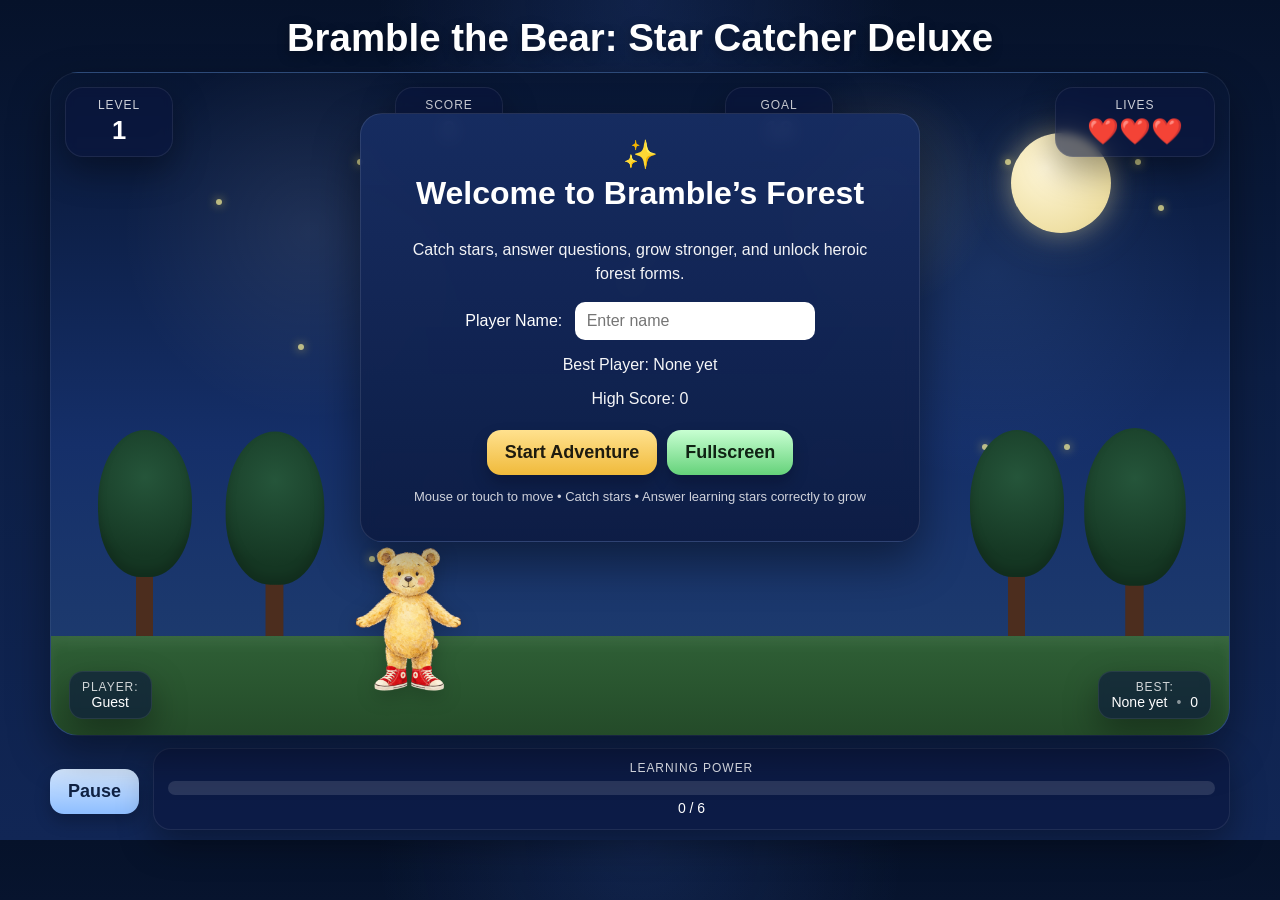
==== commit 67f8f5f6: "Add files via upload" ====
--- a/index.html
+++ b/index.html
@@ -2,8 +2,9 @@
 <html lang="en">
 <head>
   <meta charset="UTF-8" />
+  <meta name="viewport" content="width=device-width, initial-scale=1.0">
   <title>Bramble the Bear: Star Catcher Deluxe</title>
-<link rel="stylesheet" href="style.css" />  <meta name="viewport" content="width=device-width, initial-scale=1.0" />
+<link rel="stylesheet" href="style.css">
 </head>
 <body>
   <h1>Bramble the Bear: Star Catcher Deluxe</h1>
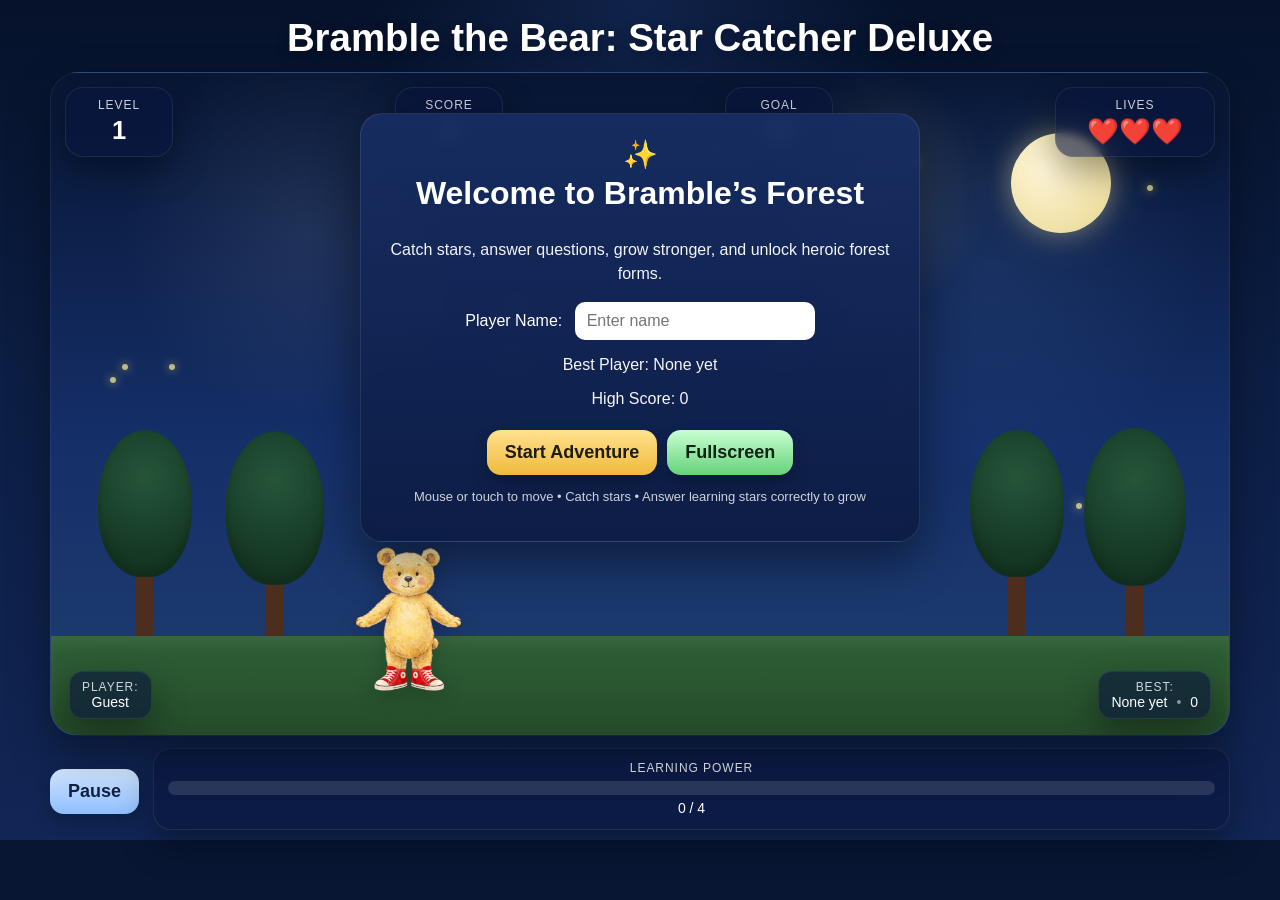
==== commit 9eac5bdc: "Update index.html" ====
--- a/index.html
+++ b/index.html
@@ -1,144 +1,23 @@
 <!DOCTYPE html>
 <html lang="en">
 <head>
-  <meta charset="UTF-8" />
+  <meta charset="UTF-8">
   <meta name="viewport" content="width=device-width, initial-scale=1.0">
-  <title>Bramble the Bear: Star Catcher Deluxe</title>
-<link rel="stylesheet" href="style.css">
+  <title>Bramble Star Catcher</title>
+
+  <link rel="apple-touch-icon" href="apple-touch-icon.png">
+
+  <meta http-equiv="refresh" content="0; url=bramble-screen-fit.html">
+
+  <script>
+    window.location.replace("bramble-screen-fit.html");
+  </script>
 </head>
+
 <body>
-  <h1>Bramble the Bear: Star Catcher Deluxe</h1>
-
-  <div id="gameShell">
-    <div id="gameArea">
-      <div id="skyGlow"></div>
-      <div id="moon"></div>
-      <div id="fireflyLayer"></div>
-      <div id="sparkleLayer"></div>
-
-      <div class="tree tree1"></div>
-      <div class="tree tree2"></div>
-      <div class="tree tree3"></div>
-      <div class="tree tree4"></div>
-
-      <div id="ground"></div>
-
-      <div id="hudTop">
-        <div class="hudCard">
-          <div class="hudLabel">Level</div>
-          <div class="hudValue" id="levelText">1</div>
-        </div>
-        <div class="hudCard">
-          <div class="hudLabel">Score</div>
-          <div class="hudValue" id="score">0</div>
-        </div>
-        <div class="hudCard">
-          <div class="hudLabel">Goal</div>
-          <div class="hudValue" id="goalText">12</div>
-        </div>
-        <div class="hudCard wide">
-          <div class="hudLabel">Lives</div>
-          <div class="hudValue" id="livesText">❤️❤️❤️</div>
-        </div>
-      </div>
-
-      <div id="hudBottom">
-        <div class="hudBottomLeft">
-          <span class="miniLabel">Player:</span>
-          <span id="currentPlayer">Guest</span>
-        </div>
-        <div class="hudBottomRight">
-          <span class="miniLabel">Best:</span>
-          <span id="bestPlayer">None yet</span>
-          <span class="divider">•</span>
-          <span id="hudHighScore">0</span>
-        </div>
-      </div>
-
-      <div id="bear">
-        <img id="bearSprite" src="bramble_idle_1.png" alt="Character" />
-      </div>
-
-      <div id="floatingScoreLayer"></div>
-
-      <div id="startScreen" class="overlayBox">
-        <div class="titleGlow">✨</div>
-        <h2>Welcome to Bramble’s Forest</h2>
-        <p class="introText">
-          Catch stars, answer questions, grow stronger, and unlock heroic forest forms.
-        </p>
-
-        <div id="playerSetup">
-          <label for="playerName">Player Name:</label>
-          <input type="text" id="playerName" maxlength="16" placeholder="Enter name" />
-        </div>
-
-        <div id="scoreBoard">
-          <p>Best Player: <span id="bestPlayerStart">None yet</span></p>
-          <p>High Score: <span id="highScore">0</span></p>
-        </div>
-
-        <div class="buttonRow">
-          <button id="startButton">Start Adventure</button>
-          <button id="fullscreenButton">Fullscreen</button>
-        </div>
-
-        <p class="smallTip">
-          Mouse or touch to move • Catch stars • Answer learning stars correctly to grow
-        </p>
-      </div>
-
-      <div id="questionBox" class="hidden overlayBox">
-        <h2 id="questionTitle">Learning Moment</h2>
-        <p id="questionText">Question</p>
-        <div id="answerButtons">
-          <button class="answerBtn" id="answer0"></button>
-          <button class="answerBtn" id="answer1"></button>
-          <button class="answerBtn" id="answer2"></button>
-        </div>
-      </div>
-
-      <div id="storyBox" class="hidden overlayBox">
-        <h2 id="storyTitle">Forest Story</h2>
-        <p id="storyMessage"></p>
-        <button id="storyButton">Continue</button>
-      </div>
-
-      <div id="levelBox" class="hidden overlayBox">
-        <h2 id="levelTitle">Level Complete</h2>
-        <p id="levelMessage"></p>
-        <button id="nextLevelButton">Next Level</button>
-      </div>
-
-      <div id="gameOverBox" class="hidden overlayBox">
-        <h2>Game Over</h2>
-        <p id="gameOverMessage"></p>
-        <button id="restartButton">Play Again</button>
-      </div>
-
-      <div id="pauseOverlay" class="hidden overlayBox smallOverlay">
-        <h2>Paused</h2>
-        <p>Tap Resume to continue the adventure.</p>
-      </div>
-
-      <div id="flashOverlay"></div>
-    </div>
-
-    <div id="controlBar">
-      <button id="pauseButton">Pause</button>
-      <div id="growthMeterWrap">
-        <span class="miniLabel">Learning Power</span>
-        <div id="growthMeter">
-          <div id="growthFill"></div>
-        </div>
-        <span id="growthText">0 / 6</span>
-      </div>
-    </div>
-  </div>
-
-  <div id="hiddenGameData" class="hidden">
-    <span id="sizeText">1.00x</span>
-  </div>
-
-<script src="game.js"></script></body>
-</html>+  <p>
+    Opening Bramble Star Catcher...
+    <a href="bramble-screen-fit.html">Tap here if the game does not open.</a>
+  </p>
+</body>
+</html>
